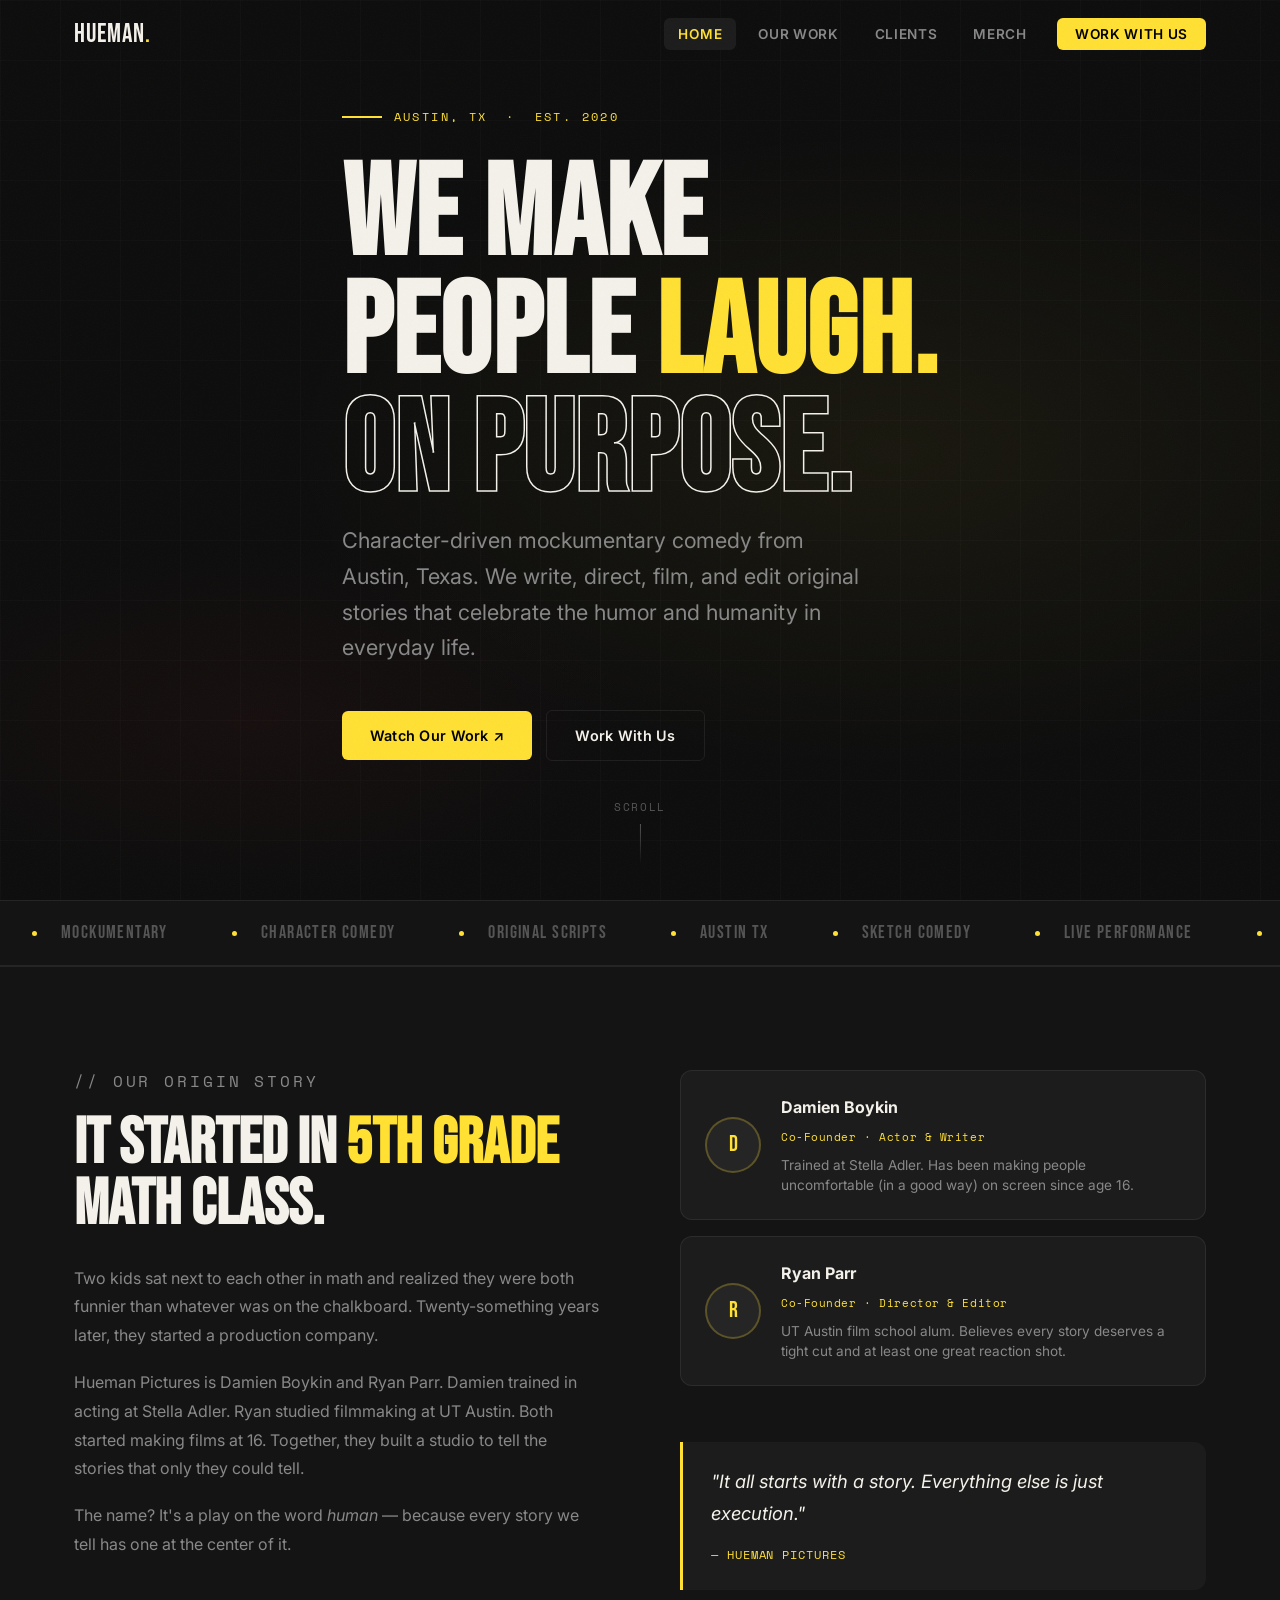
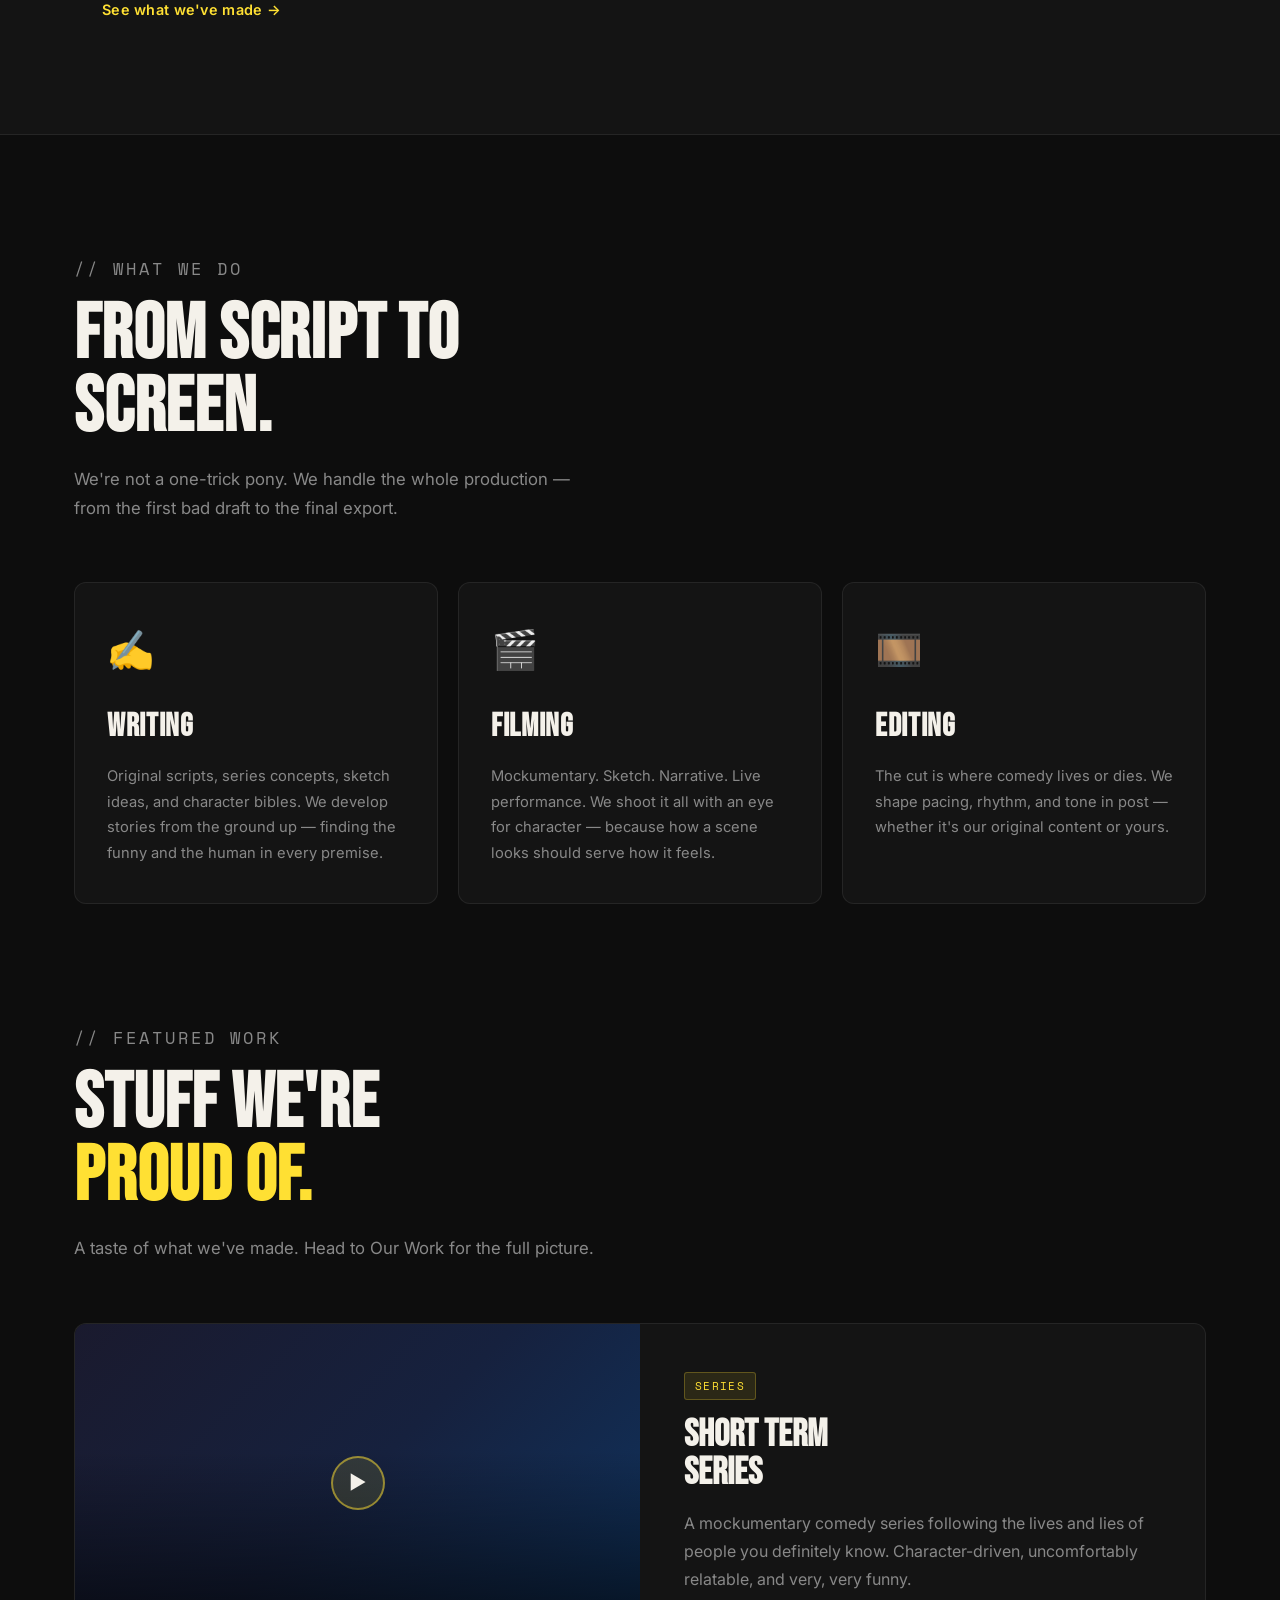
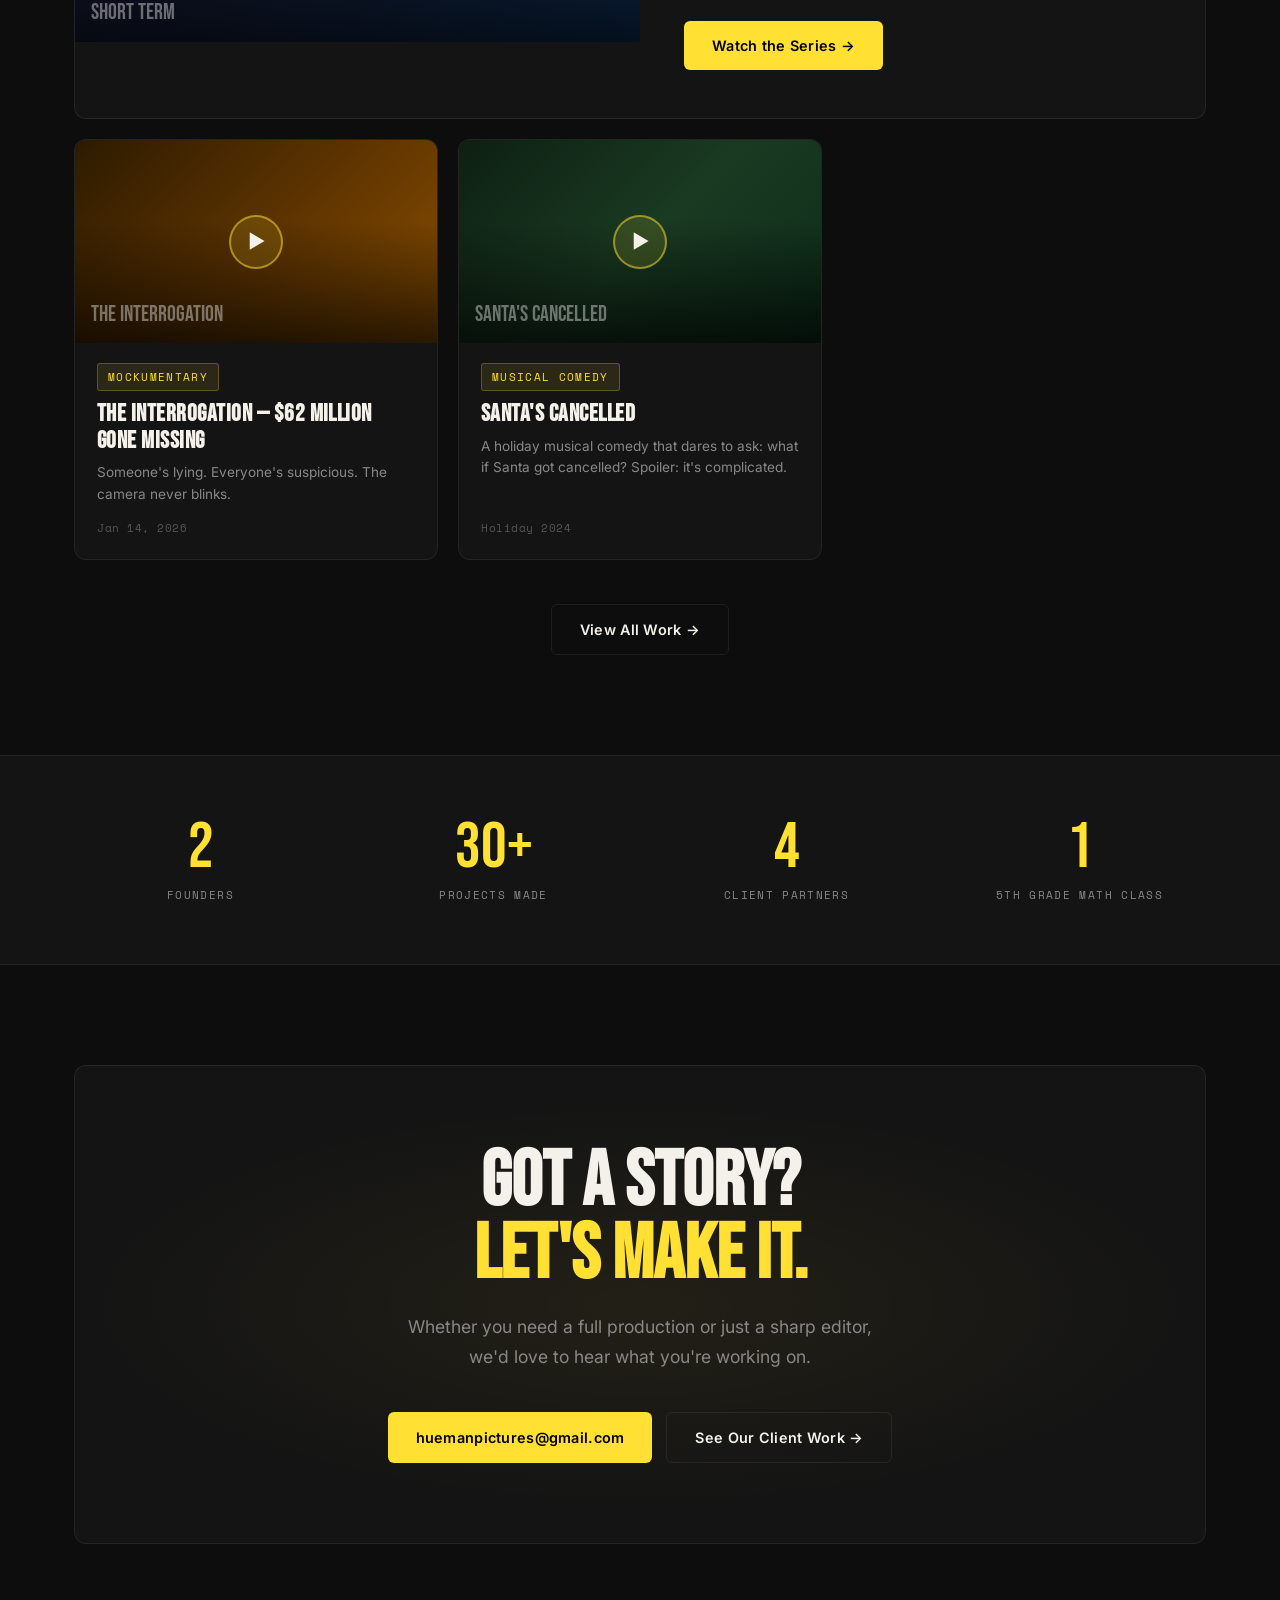
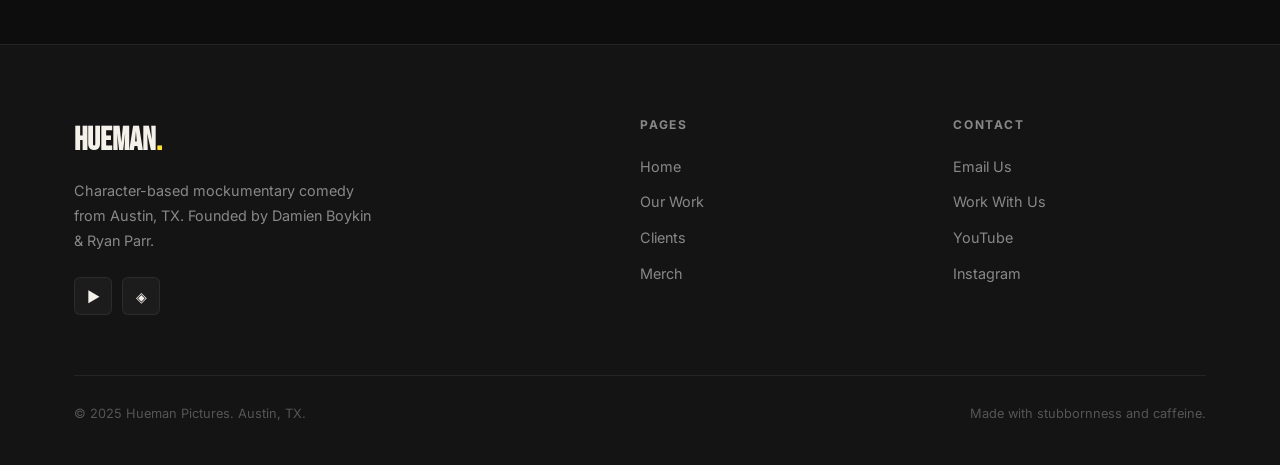
==== index.html @ c01c1f12 "initial site build" ====
<!DOCTYPE html>
<html lang="en">
<head>
  <meta charset="UTF-8">
  <meta name="viewport" content="width=device-width, initial-scale=1.0">
  <title>Hueman Pictures — Character-Based Mockumentary Comedy</title>
  <meta name="description" content="Hueman Pictures is an Austin-based character-driven mockumentary comedy studio. We write, direct, film, and edit original stories that celebrate the humor and humanity in everyday life.">
  <meta property="og:title" content="Hueman Pictures">
  <meta property="og:description" content="Character-based mockumentary comedy. Austin, TX.">
  <meta property="og:type" content="website">
  <link rel="stylesheet" href="css/styles.css">
  <link rel="icon" href="data:image/svg+xml,<svg xmlns='http://www.w3.org/2000/svg' viewBox='0 0 100 100'><text y='.9em' font-size='90'>🎬</text></svg>">
</head>
<body>

  <!-- ── Navigation ───────────────────────────────── -->
  <nav class="nav">
    <div class="nav-inner">
      <a href="index.html" class="nav-logo">HUEMAN<span>.</span></a>
      <ul class="nav-links">
        <li><a href="index.html" class="active">Home</a></li>
        <li><a href="our-work.html">Our Work</a></li>
        <li><a href="clients.html">Clients</a></li>
        <li><a href="merch.html">Merch</a></li>
        <li><a href="mailto:huemanpictures@gmail.com" class="nav-cta">Work With Us</a></li>
      </ul>
      <button class="nav-hamburger" aria-label="Toggle menu">
        <span></span><span></span><span></span>
      </button>
    </div>
  </nav>

  <!-- Mobile Nav -->
  <nav class="nav-mobile">
    <a href="index.html">Home</a>
    <a href="our-work.html">Our Work</a>
    <a href="clients.html">Clients</a>
    <a href="merch.html">Merch</a>
    <a href="mailto:huemanpictures@gmail.com">Work With Us</a>
  </nav>

  <!-- ── Hero ─────────────────────────────────────── -->
  <section class="hero">
    <div class="hero-bg"></div>
    <div class="hero-grid-lines"></div>
    <div class="container">
      <div class="hero-content">
        <div class="hero-eyebrow">
          <div class="hero-eyebrow-line"></div>
          <span>Austin, TX &nbsp;·&nbsp; Est. 2020</span>
        </div>
        <h1 class="hero-title">
          WE MAKE<br>
          PEOPLE <span class="accent">LAUGH.</span><br>
          <span class="outline">ON PURPOSE.</span>
        </h1>
        <p class="hero-subtitle">
          Character-driven mockumentary comedy from Austin, Texas.
          We write, direct, film, and edit original stories that celebrate
          the humor and humanity in everyday life.
        </p>
        <div class="hero-actions">
          <a href="our-work.html" class="btn btn-primary">Watch Our Work ↗</a>
          <a href="clients.html" class="btn btn-outline">Work With Us</a>
        </div>
      </div>
    </div>
    <div class="hero-scroll">Scroll</div>
  </section>

  <!-- ── Marquee ───────────────────────────────────── -->
  <div class="marquee-wrap">
    <div class="marquee-track">
      <div class="marquee-item"><span class="dot"></span> Mockumentary</div>
      <div class="marquee-item"><span class="dot"></span> Character Comedy</div>
      <div class="marquee-item"><span class="dot"></span> Original Scripts</div>
      <div class="marquee-item"><span class="dot"></span> Austin TX</div>
      <div class="marquee-item"><span class="dot"></span> Sketch Comedy</div>
      <div class="marquee-item"><span class="dot"></span> Live Performance</div>
      <div class="marquee-item"><span class="dot"></span> Writing</div>
      <div class="marquee-item"><span class="dot"></span> Editing</div>
      <div class="marquee-item"><span class="dot"></span> Filming</div>
      <div class="marquee-item"><span class="dot"></span> Story First</div>
    </div>
  </div>

  <!-- ── About ─────────────────────────────────────── -->
  <section class="about">
    <div class="container">
      <div class="about-inner">
        <div class="about-text">
          <p class="section-label">// Our Origin Story</p>
          <h2>It Started in <em>5th Grade</em> Math Class.</h2>
          <p>
            Two kids sat next to each other in math and realized they were both
            funnier than whatever was on the chalkboard. Twenty-something years later,
            they started a production company.
          </p>
          <p>
            Hueman Pictures is Damien Boykin and Ryan Parr. Damien trained in
            acting at Stella Adler. Ryan studied filmmaking at UT Austin. Both
            started making films at 16. Together, they built a studio to tell
            the stories that only they could tell.
          </p>
          <p>
            The name? It's a play on the word <em>human</em> — because every story
            we tell has one at the center of it.
          </p>
          <a href="our-work.html" class="btn btn-ghost" style="margin-top:8px;">See what we've made →</a>
        </div>
        <div class="about-cards">
          <div class="founder-card fade-up">
            <div class="founder-avatar">D</div>
            <div class="founder-info">
              <strong>Damien Boykin</strong>
              <span>Co-Founder · Actor &amp; Writer</span>
              <p>Trained at Stella Adler. Has been making people uncomfortable (in a good way) on screen since age 16.</p>
            </div>
          </div>
          <div class="founder-card fade-up fade-up-delay-1">
            <div class="founder-avatar">R</div>
            <div class="founder-info">
              <strong>Ryan Parr</strong>
              <span>Co-Founder · Director &amp; Editor</span>
              <p>UT Austin film school alum. Believes every story deserves a tight cut and at least one great reaction shot.</p>
            </div>
          </div>
          <div class="quote-block fade-up fade-up-delay-2">
            <p>"It all starts with a story. Everything else is just execution."</p>
            <cite>— Hueman Pictures</cite>
          </div>
        </div>
      </div>
    </div>
  </section>

  <!-- ── Services ──────────────────────────────────── -->
  <section>
    <div class="container">
      <div class="section-header fade-up">
        <p class="section-label">// What We Do</p>
        <h2>FROM SCRIPT TO<br>SCREEN.</h2>
        <p>We're not a one-trick pony. We handle the whole production — from the first bad draft to the final export.</p>
      </div>
      <div class="services-grid">
        <div class="service-card fade-up">
          <span class="service-icon">✍️</span>
          <h3>WRITING</h3>
          <p>
            Original scripts, series concepts, sketch ideas, and character bibles.
            We develop stories from the ground up — finding the funny and the
            human in every premise.
          </p>
        </div>
        <div class="service-card fade-up fade-up-delay-1">
          <span class="service-icon">🎬</span>
          <h3>FILMING</h3>
          <p>
            Mockumentary. Sketch. Narrative. Live performance. We shoot it all
            with an eye for character — because how a scene looks should serve
            how it feels.
          </p>
        </div>
        <div class="service-card fade-up fade-up-delay-2">
          <span class="service-icon">🎞️</span>
          <h3>EDITING</h3>
          <p>
            The cut is where comedy lives or dies. We shape pacing, rhythm, and
            tone in post — whether it's our original content or yours.
          </p>
        </div>
      </div>
    </div>
  </section>

  <!-- ── Featured Work ─────────────────────────────── -->
  <section style="padding-top:0;">
    <div class="container">
      <div class="section-header fade-up">
        <p class="section-label">// Featured Work</p>
        <h2>STUFF WE'RE<br><span style="color:var(--accent)">PROUD OF.</span></h2>
        <p>A taste of what we've made. Head to Our Work for the full picture.</p>
      </div>

      <div class="work-grid">
        <!-- Featured wide card -->
        <div class="featured-card fade-up">
          <div class="featured-thumb">
            <div class="work-thumb-bg grad-1">
              <div class="play-btn"><span>▶</span></div>
            </div>
            <div class="work-thumb-overlay"></div>
            <div class="thumb-text">SHORT TERM</div>
          </div>
          <div class="featured-info">
            <span class="tag">Series</span>
            <h3>Short Term<br>Series</h3>
            <p>
              A mockumentary comedy series following the lives and lies of people
              you definitely know. Character-driven, uncomfortably relatable, and
              very, very funny.
            </p>
            <a href="our-work.html" class="btn btn-primary" style="align-self:flex-start;">Watch the Series →</a>
          </div>
        </div>

        <!-- Card 2 -->
        <div class="work-card fade-up fade-up-delay-1">
          <div class="work-thumb">
            <div class="work-thumb-bg grad-2">
              <div class="play-btn"><span>▶</span></div>
            </div>
            <div class="work-thumb-overlay"></div>
            <div class="thumb-text">THE INTERROGATION</div>
          </div>
          <div class="work-meta">
            <span class="tag">Mockumentary</span>
            <h3>The Interrogation — $62 Million Gone Missing</h3>
            <p>Someone's lying. Everyone's suspicious. The camera never blinks.</p>
            <span class="work-date">Jan 14, 2026</span>
          </div>
        </div>

        <!-- Card 3 -->
        <div class="work-card fade-up fade-up-delay-2">
          <div class="work-thumb">
            <div class="work-thumb-bg grad-3">
              <div class="play-btn"><span>▶</span></div>
            </div>
            <div class="work-thumb-overlay"></div>
            <div class="thumb-text">SANTA'S CANCELLED</div>
          </div>
          <div class="work-meta">
            <span class="tag">Musical Comedy</span>
            <h3>Santa's Cancelled</h3>
            <p>A holiday musical comedy that dares to ask: what if Santa got cancelled? Spoiler: it's complicated.</p>
            <span class="work-date">Holiday 2024</span>
          </div>
        </div>
      </div>

      <div style="text-align:center;margin-top:44px;" class="fade-up">
        <a href="our-work.html" class="btn btn-outline">View All Work →</a>
      </div>
    </div>
  </section>

  <!-- ── Stats ──────────────────────────────────────── -->
  <div class="stats-bar">
    <div class="container">
      <div class="stats-inner">
        <div class="stat-item fade-up">
          <span class="stat-number">2</span>
          <span class="stat-label">Founders</span>
        </div>
        <div class="stat-item fade-up fade-up-delay-1">
          <span class="stat-number">30+</span>
          <span class="stat-label">Projects Made</span>
        </div>
        <div class="stat-item fade-up fade-up-delay-2">
          <span class="stat-number">4</span>
          <span class="stat-label">Client Partners</span>
        </div>
        <div class="stat-item fade-up fade-up-delay-3">
          <span class="stat-number">1</span>
          <span class="stat-label">5th Grade Math Class</span>
        </div>
      </div>
    </div>
  </div>

  <!-- ── CTA ───────────────────────────────────────── -->
  <section>
    <div class="container">
      <div class="cta-banner fade-up">
        <h2>GOT A STORY?<br><span>LET'S MAKE IT.</span></h2>
        <p>
          Whether you need a full production or just a sharp editor,
          we'd love to hear what you're working on.
        </p>
        <div class="cta-actions">
          <a href="mailto:huemanpictures@gmail.com" class="btn btn-primary">huemanpictures@gmail.com</a>
          <a href="clients.html" class="btn btn-outline">See Our Client Work →</a>
        </div>
      </div>
    </div>
  </section>

  <!-- ── Footer ────────────────────────────────────── -->
  <footer class="footer">
    <div class="container">
      <div class="footer-inner">
        <div class="footer-brand">
          <h3>HUEMAN<span>.</span></h3>
          <p>Character-based mockumentary comedy from Austin, TX. Founded by Damien Boykin &amp; Ryan Parr.</p>
          <div class="footer-socials">
            <a href="https://www.youtube.com/@HuemanPictures" class="social-link" aria-label="YouTube" target="_blank" rel="noopener">
              <span>▶</span>
            </a>
            <a href="https://www.instagram.com/huemanpictures" class="social-link" aria-label="Instagram" target="_blank" rel="noopener">
              <span>◈</span>
            </a>
          </div>
        </div>
        <div class="footer-col">
          <h4>Pages</h4>
          <ul>
            <li><a href="index.html">Home</a></li>
            <li><a href="our-work.html">Our Work</a></li>
            <li><a href="clients.html">Clients</a></li>
            <li><a href="merch.html">Merch</a></li>
          </ul>
        </div>
        <div class="footer-col">
          <h4>Contact</h4>
          <ul>
            <li><a href="mailto:huemanpictures@gmail.com">Email Us</a></li>
            <li><a href="clients.html">Work With Us</a></li>
            <li><a href="https://www.youtube.com/@HuemanPictures" target="_blank" rel="noopener">YouTube</a></li>
            <li><a href="https://www.instagram.com/huemanpictures" target="_blank" rel="noopener">Instagram</a></li>
          </ul>
        </div>
      </div>
      <div class="footer-bottom">
        <p>© 2025 Hueman Pictures. Austin, TX.</p>
        <p>Made with stubbornness and caffeine.</p>
      </div>
    </div>
  </footer>

  <script src="js/main.js"></script>
</body>
</html>
---- css/styles.css ----
@import url('https://fonts.googleapis.com/css2?family=Bebas+Neue&family=Inter:wght@400;500;600;700&family=Space+Mono:ital,wght@0,400;0,700;1,400&display=swap');

/* ── Design Tokens ─────────────────────────────────── */
:root {
  --bg:           #0d0d0d;
  --bg-1:         #141414;
  --bg-2:         #1c1c1c;
  --bg-3:         #252525;
  --accent:       #FFE033;
  --accent-red:   #FF3D2E;
  --text:         #F4F1EA;
  --text-muted:   #888;
  --text-dim:     #555;
  --border:       rgba(255,255,255,0.07);
  --border-accent:rgba(255,224,51,0.25);
  --font-display: 'Bebas Neue', sans-serif;
  --font-body:    'Inter', sans-serif;
  --font-mono:    'Space Mono', monospace;
  --nav-h:        68px;
  --max:          1180px;
  --radius:       6px;
  --radius-lg:    12px;
  --ease:         cubic-bezier(0.25, 0.46, 0.45, 0.94);
}

/* ── Reset ─────────────────────────────────────────── */
*, *::before, *::after { box-sizing: border-box; margin: 0; padding: 0; }
html { scroll-behavior: smooth; font-size: 16px; }
body {
  font-family: var(--font-body);
  background: var(--bg);
  color: var(--text);
  line-height: 1.6;
  overflow-x: hidden;
  -webkit-font-smoothing: antialiased;
}
img { display: block; max-width: 100%; }
a { color: inherit; text-decoration: none; }
ul { list-style: none; }
button { cursor: pointer; border: none; background: none; font-family: inherit; }

/* ── Film Grain Overlay ────────────────────────────── */
body::after {
  content: '';
  position: fixed;
  inset: 0;
  background-image: url("data:image/svg+xml,%3Csvg xmlns='http://www.w3.org/2000/svg' width='300' height='300'%3E%3Cfilter id='n'%3E%3CfeTurbulence type='fractalNoise' baseFrequency='0.85' numOctaves='4' stitchTiles='stitch'/%3E%3C/filter%3E%3Crect width='300' height='300' filter='url(%23n)' opacity='0.04'/%3E%3C/svg%3E");
  pointer-events: none;
  z-index: 9999;
  opacity: 0.6;
}

/* ── Utility ───────────────────────────────────────── */
.container { max-width: var(--max); margin: 0 auto; padding: 0 24px; }
.sr-only { position: absolute; width: 1px; height: 1px; overflow: hidden; clip: rect(0,0,0,0); }

.tag {
  display: inline-block;
  font-family: var(--font-mono);
  font-size: 0.7rem;
  letter-spacing: 0.12em;
  text-transform: uppercase;
  color: var(--accent);
  background: rgba(255,224,51,0.1);
  border: 1px solid var(--border-accent);
  padding: 4px 10px;
  border-radius: 3px;
}

.section-label {
  font-family: var(--font-mono);
  font-size: 0.72rem;
  letter-spacing: 0.18em;
  text-transform: uppercase;
  color: var(--text-muted);
  margin-bottom: 16px;
}

.btn {
  display: inline-flex;
  align-items: center;
  gap: 8px;
  font-family: var(--font-body);
  font-weight: 600;
  font-size: 0.9rem;
  letter-spacing: 0.02em;
  padding: 13px 28px;
  border-radius: var(--radius);
  transition: all 0.2s var(--ease);
}
.btn-primary {
  background: var(--accent);
  color: #000;
}
.btn-primary:hover {
  background: #fff;
  transform: translateY(-2px);
  box-shadow: 0 8px 30px rgba(255,224,51,0.25);
}
.btn-outline {
  border: 1.5px solid var(--border);
  color: var(--text);
}
.btn-outline:hover {
  border-color: var(--accent);
  color: var(--accent);
  transform: translateY(-2px);
}
.btn-ghost {
  color: var(--accent);
  font-weight: 600;
}
.btn-ghost:hover { text-decoration: underline; }

/* ── Navigation ────────────────────────────────────── */
.nav {
  position: fixed;
  top: 0; left: 0; right: 0;
  height: var(--nav-h);
  z-index: 1000;
  transition: background 0.3s var(--ease), border-color 0.3s var(--ease);
}
.nav.scrolled {
  background: rgba(13,13,13,0.96);
  backdrop-filter: blur(12px);
  border-bottom: 1px solid var(--border);
}
.nav-inner {
  max-width: var(--max);
  margin: 0 auto;
  padding: 0 24px;
  height: 100%;
  display: flex;
  align-items: center;
  justify-content: space-between;
}
.nav-logo {
  font-family: var(--font-display);
  font-size: 1.65rem;
  letter-spacing: 0.04em;
  color: var(--text);
  transition: color 0.2s;
}
.nav-logo span { color: var(--accent); }
.nav-logo:hover { color: var(--accent); }

.nav-links {
  display: flex;
  align-items: center;
  gap: 8px;
}
.nav-links a {
  font-size: 0.85rem;
  font-weight: 600;
  letter-spacing: 0.05em;
  text-transform: uppercase;
  color: var(--text-muted);
  padding: 8px 14px;
  border-radius: var(--radius);
  transition: color 0.2s, background 0.2s;
}
.nav-links a:hover,
.nav-links a.active {
  color: var(--text);
  background: var(--bg-2);
}
.nav-links a.active { color: var(--accent); }
.nav-links .nav-cta {
  background: var(--accent);
  color: #000;
  padding: 8px 18px;
  margin-left: 8px;
}
.nav-links .nav-cta:hover { background: #fff; }

.nav-hamburger {
  display: none;
  flex-direction: column;
  gap: 5px;
  padding: 8px;
}
.nav-hamburger span {
  display: block;
  width: 22px;
  height: 2px;
  background: var(--text);
  border-radius: 2px;
  transition: all 0.3s var(--ease);
}
.nav-hamburger.open span:nth-child(1) { transform: translateY(7px) rotate(45deg); }
.nav-hamburger.open span:nth-child(2) { opacity: 0; }
.nav-hamburger.open span:nth-child(3) { transform: translateY(-7px) rotate(-45deg); }

.nav-mobile {
  display: none;
  position: fixed;
  top: var(--nav-h);
  left: 0; right: 0;
  background: rgba(13,13,13,0.98);
  backdrop-filter: blur(16px);
  border-bottom: 1px solid var(--border);
  padding: 24px;
  flex-direction: column;
  gap: 4px;
  z-index: 999;
}
.nav-mobile.open { display: flex; }
.nav-mobile a {
  font-size: 1.1rem;
  font-weight: 600;
  letter-spacing: 0.05em;
  text-transform: uppercase;
  color: var(--text-muted);
  padding: 14px 0;
  border-bottom: 1px solid var(--border);
  transition: color 0.2s;
}
.nav-mobile a:hover,
.nav-mobile a.active { color: var(--accent); }
.nav-mobile a:last-child { border-bottom: none; }

/* ── Hero ──────────────────────────────────────────── */
.hero {
  min-height: 100vh;
  display: flex;
  align-items: center;
  position: relative;
  overflow: hidden;
  padding-top: var(--nav-h);
}
.hero-bg {
  position: absolute;
  inset: 0;
  background:
    radial-gradient(ellipse 80% 60% at 70% 50%, rgba(255,224,51,0.05) 0%, transparent 60%),
    radial-gradient(ellipse 60% 40% at 20% 80%, rgba(255,61,46,0.04) 0%, transparent 50%);
}
.hero-grid-lines {
  position: absolute;
  inset: 0;
  background-image:
    linear-gradient(rgba(255,255,255,0.015) 1px, transparent 1px),
    linear-gradient(90deg, rgba(255,255,255,0.015) 1px, transparent 1px);
  background-size: 60px 60px;
}
.hero-content {
  position: relative;
  z-index: 1;
  max-width: 820px;
}
.hero-eyebrow {
  display: flex;
  align-items: center;
  gap: 12px;
  margin-bottom: 32px;
}
.hero-eyebrow-line {
  width: 40px;
  height: 2px;
  background: var(--accent);
}
.hero-eyebrow span {
  font-family: var(--font-mono);
  font-size: 0.75rem;
  letter-spacing: 0.2em;
  text-transform: uppercase;
  color: var(--accent);
}
.hero-title {
  font-family: var(--font-display);
  font-size: clamp(4.5rem, 10vw, 9rem);
  line-height: 0.92;
  letter-spacing: 0.01em;
  color: var(--text);
  margin-bottom: 12px;
}
.hero-title .accent { color: var(--accent); }
.hero-title .outline {
  -webkit-text-stroke: 1.5px var(--text);
  color: transparent;
}
.hero-subtitle {
  font-size: clamp(1.1rem, 2.5vw, 1.35rem);
  color: var(--text-muted);
  max-width: 520px;
  margin-bottom: 44px;
  line-height: 1.65;
}
.hero-actions {
  display: flex;
  gap: 14px;
  flex-wrap: wrap;
  align-items: center;
}
.hero-scroll {
  position: absolute;
  bottom: 36px;
  left: 50%;
  transform: translateX(-50%);
  display: flex;
  flex-direction: column;
  align-items: center;
  gap: 8px;
  color: var(--text-dim);
  font-size: 0.7rem;
  letter-spacing: 0.15em;
  text-transform: uppercase;
  font-family: var(--font-mono);
  animation: bounce 2s ease-in-out infinite;
}
.hero-scroll::after {
  content: '';
  width: 1px;
  height: 40px;
  background: linear-gradient(to bottom, var(--text-dim), transparent);
}
@keyframes bounce {
  0%, 100% { transform: translateX(-50%) translateY(0); }
  50% { transform: translateX(-50%) translateY(6px); }
}

/* ── Lower Third (interview caption style) ─────────── */
.lower-third {
  display: inline-flex;
  flex-direction: column;
  background: rgba(0,0,0,0.75);
  border-left: 3px solid var(--accent);
  padding: 10px 16px;
  backdrop-filter: blur(4px);
  line-height: 1.3;
}
.lower-third-name {
  font-weight: 700;
  font-size: 0.95rem;
  color: var(--text);
}
.lower-third-title {
  font-family: var(--font-mono);
  font-size: 0.7rem;
  color: var(--accent);
  letter-spacing: 0.05em;
}

/* ── Sections ──────────────────────────────────────── */
section { padding: 100px 0; }

.section-header { margin-bottom: 60px; }
.section-header h2 {
  font-family: var(--font-display);
  font-size: clamp(3rem, 6vw, 5.5rem);
  line-height: 0.95;
  letter-spacing: 0.01em;
  margin-top: 12px;
}
.section-header p {
  color: var(--text-muted);
  font-size: 1.05rem;
  max-width: 520px;
  margin-top: 20px;
  line-height: 1.7;
}

/* ── About Strip ───────────────────────────────────── */
.about {
  border-top: 1px solid var(--border);
  border-bottom: 1px solid var(--border);
  background: var(--bg-1);
}
.about-inner {
  display: grid;
  grid-template-columns: 1fr 1fr;
  gap: 80px;
  align-items: center;
}
.about-text h2 {
  font-family: var(--font-display);
  font-size: clamp(2.8rem, 5vw, 4.5rem);
  line-height: 0.95;
  margin-bottom: 28px;
}
.about-text h2 em {
  font-style: normal;
  color: var(--accent);
}
.about-text p {
  color: var(--text-muted);
  font-size: 1rem;
  line-height: 1.8;
  margin-bottom: 18px;
}
.about-cards {
  display: flex;
  flex-direction: column;
  gap: 16px;
}
.founder-card {
  background: var(--bg-2);
  border: 1px solid var(--border);
  border-radius: var(--radius-lg);
  padding: 24px;
  display: flex;
  align-items: center;
  gap: 20px;
  transition: border-color 0.2s, transform 0.2s;
}
.founder-card:hover {
  border-color: var(--border-accent);
  transform: translateX(4px);
}
.founder-avatar {
  width: 56px;
  height: 56px;
  border-radius: 50%;
  background: var(--bg-3);
  border: 2px solid var(--border-accent);
  display: flex;
  align-items: center;
  justify-content: center;
  font-family: var(--font-display);
  font-size: 1.4rem;
  color: var(--accent);
  flex-shrink: 0;
}
.founder-info strong {
  display: block;
  font-weight: 700;
  font-size: 1rem;
  margin-bottom: 2px;
}
.founder-info span {
  font-family: var(--font-mono);
  font-size: 0.7rem;
  color: var(--accent);
  letter-spacing: 0.05em;
}
.founder-info p {
  font-size: 0.85rem;
  color: var(--text-muted);
  margin-top: 6px;
  line-height: 1.5;
}

/* ── Services ──────────────────────────────────────── */
.services-grid {
  display: grid;
  grid-template-columns: repeat(3, 1fr);
  gap: 20px;
}
.service-card {
  background: var(--bg-1);
  border: 1px solid var(--border);
  border-radius: var(--radius-lg);
  padding: 36px 32px;
  transition: border-color 0.2s, transform 0.25s var(--ease), background 0.2s;
  position: relative;
  overflow: hidden;
}
.service-card::before {
  content: '';
  position: absolute;
  bottom: 0; left: 0; right: 0;
  height: 3px;
  background: var(--accent);
  transform: scaleX(0);
  transform-origin: left;
  transition: transform 0.3s var(--ease);
}
.service-card:hover {
  border-color: var(--border-accent);
  background: var(--bg-2);
  transform: translateY(-4px);
}
.service-card:hover::before { transform: scaleX(1); }
.service-icon {
  font-size: 2.4rem;
  margin-bottom: 20px;
  display: block;
}
.service-card h3 {
  font-family: var(--font-display);
  font-size: 2rem;
  letter-spacing: 0.02em;
  margin-bottom: 12px;
  color: var(--text);
}
.service-card p {
  color: var(--text-muted);
  font-size: 0.92rem;
  line-height: 1.75;
}

/* ── Work Grid ─────────────────────────────────────── */
.work-grid {
  display: grid;
  grid-template-columns: repeat(3, 1fr);
  gap: 20px;
}
.work-card {
  background: var(--bg-1);
  border: 1px solid var(--border);
  border-radius: var(--radius-lg);
  overflow: hidden;
  transition: transform 0.25s var(--ease), border-color 0.2s;
  display: flex;
  flex-direction: column;
}
.work-card:hover {
  transform: translateY(-6px);
  border-color: var(--border-accent);
}
.work-thumb {
  aspect-ratio: 16/9;
  position: relative;
  overflow: hidden;
}
.work-thumb-bg {
  position: absolute;
  inset: 0;
  display: flex;
  align-items: center;
  justify-content: center;
}
.play-btn {
  width: 54px;
  height: 54px;
  border-radius: 50%;
  background: rgba(255,224,51,0.12);
  border: 2px solid rgba(255,224,51,0.5);
  display: flex;
  align-items: center;
  justify-content: center;
  font-size: 1.2rem;
  transition: all 0.2s;
  position: relative;
  z-index: 1;
}
.work-card:hover .play-btn {
  background: var(--accent);
  border-color: var(--accent);
}
.work-card:hover .play-btn span { filter: invert(1); }
.work-thumb-overlay {
  position: absolute;
  inset: 0;
  background: linear-gradient(to top, rgba(0,0,0,0.7) 0%, transparent 60%);
}
.work-meta {
  padding: 20px 22px 22px;
  flex: 1;
  display: flex;
  flex-direction: column;
}
.work-meta .tag { margin-bottom: 10px; align-self: flex-start; }
.work-meta h3 {
  font-family: var(--font-display);
  font-size: 1.5rem;
  letter-spacing: 0.02em;
  line-height: 1.1;
  margin-bottom: 8px;
}
.work-meta p {
  font-size: 0.85rem;
  color: var(--text-muted);
  line-height: 1.6;
  flex: 1;
}
.work-meta .work-date {
  font-family: var(--font-mono);
  font-size: 0.68rem;
  color: var(--text-dim);
  letter-spacing: 0.05em;
  margin-top: 14px;
}

/* ── Featured Project (wide card) ──────────────────── */
.featured-card {
  grid-column: 1 / -1;
  display: grid;
  grid-template-columns: 1fr 1fr;
  background: var(--bg-1);
  border: 1px solid var(--border);
  border-radius: var(--radius-lg);
  overflow: hidden;
  transition: border-color 0.2s;
}
.featured-card:hover { border-color: var(--border-accent); }
.featured-thumb {
  aspect-ratio: 16/9;
  position: relative;
  overflow: hidden;
}
.featured-info {
  padding: 48px 44px;
  display: flex;
  flex-direction: column;
  justify-content: center;
}
.featured-info .tag { margin-bottom: 16px; align-self: flex-start; }
.featured-info h3 {
  font-family: var(--font-display);
  font-size: 2.4rem;
  line-height: 1;
  margin-bottom: 16px;
}
.featured-info p {
  color: var(--text-muted);
  line-height: 1.75;
  margin-bottom: 28px;
}

/* ── Work Page Filters ─────────────────────────────── */
.work-filters {
  display: flex;
  gap: 8px;
  flex-wrap: wrap;
  margin-bottom: 48px;
}
.filter-btn {
  font-family: var(--font-body);
  font-size: 0.82rem;
  font-weight: 600;
  letter-spacing: 0.05em;
  text-transform: uppercase;
  color: var(--text-muted);
  background: var(--bg-1);
  border: 1px solid var(--border);
  padding: 9px 20px;
  border-radius: 100px;
  transition: all 0.2s;
}
.filter-btn:hover,
.filter-btn.active {
  color: #000;
  background: var(--accent);
  border-color: var(--accent);
}

/* Gradient palettes for thumbnails */
.grad-1 { background: linear-gradient(135deg, #1a1a2e 0%, #16213e 50%, #0f3460 100%); }
.grad-2 { background: linear-gradient(135deg, #2d1b00 0%, #5c3300 50%, #8b4f00 100%); }
.grad-3 { background: linear-gradient(135deg, #0d1f12 0%, #1a3a22 50%, #0d2d1a 100%); }
.grad-4 { background: linear-gradient(135deg, #1f0d1f 0%, #3a1a3a 50%, #2d0d3a 100%); }
.grad-5 { background: linear-gradient(135deg, #1f1a0d 0%, #3a320d 50%, #2d270a 100%); }
.grad-6 { background: linear-gradient(135deg, #1f0d0d 0%, #3a1a1a 50%, #2d0d0d 100%); }
.grad-7 { background: linear-gradient(135deg, #0d1a1f 0%, #0d2d3a 50%, #0a2030 100%); }
.grad-8 { background: linear-gradient(135deg, #111 0%, #222 50%, #1a1a1a 100%); }

.thumb-text {
  position: absolute;
  bottom: 16px;
  left: 16px;
  right: 16px;
  font-family: var(--font-display);
  font-size: 1.4rem;
  line-height: 1.1;
  color: rgba(255,255,255,0.4);
  pointer-events: none;
}

/* ── Clients Page ──────────────────────────────────── */
.clients-grid {
  display: grid;
  grid-template-columns: repeat(2, 1fr);
  gap: 24px;
}
.client-card {
  background: var(--bg-1);
  border: 1px solid var(--border);
  border-radius: var(--radius-lg);
  padding: 40px;
  transition: border-color 0.2s, transform 0.25s var(--ease);
}
.client-card:hover {
  border-color: var(--border-accent);
  transform: translateY(-4px);
}
.client-card-header {
  display: flex;
  align-items: flex-start;
  justify-content: space-between;
  margin-bottom: 20px;
  gap: 16px;
}
.client-logo-placeholder {
  width: 52px;
  height: 52px;
  border-radius: 10px;
  background: var(--bg-3);
  border: 1px solid var(--border);
  display: flex;
  align-items: center;
  justify-content: center;
  font-family: var(--font-display);
  font-size: 1.3rem;
  color: var(--accent);
  flex-shrink: 0;
}
.client-card h3 {
  font-family: var(--font-display);
  font-size: 1.9rem;
  letter-spacing: 0.02em;
  margin-bottom: 6px;
}
.client-card .client-type {
  font-family: var(--font-mono);
  font-size: 0.68rem;
  color: var(--text-muted);
  letter-spacing: 0.1em;
  text-transform: uppercase;
}
.client-card .client-desc {
  color: var(--text-muted);
  font-size: 0.92rem;
  line-height: 1.8;
  margin-bottom: 20px;
}
.client-services {
  display: flex;
  flex-wrap: wrap;
  gap: 8px;
}
.service-pill {
  font-family: var(--font-mono);
  font-size: 0.68rem;
  letter-spacing: 0.08em;
  text-transform: uppercase;
  color: var(--text-muted);
  background: var(--bg-2);
  border: 1px solid var(--border);
  padding: 5px 12px;
  border-radius: 100px;
}

/* ── Stats Bar ─────────────────────────────────────── */
.stats-bar {
  background: var(--bg-1);
  border-top: 1px solid var(--border);
  border-bottom: 1px solid var(--border);
  padding: 60px 0;
}
.stats-inner {
  display: grid;
  grid-template-columns: repeat(4, 1fr);
  gap: 40px;
  text-align: center;
}
.stat-item { display: flex; flex-direction: column; align-items: center; gap: 6px; }
.stat-number {
  font-family: var(--font-display);
  font-size: clamp(3rem, 5vw, 4.5rem);
  color: var(--accent);
  line-height: 1;
}
.stat-label {
  font-family: var(--font-mono);
  font-size: 0.7rem;
  letter-spacing: 0.12em;
  text-transform: uppercase;
  color: var(--text-muted);
}

/* ── CTA Banner ────────────────────────────────────── */
.cta-banner {
  background: var(--bg-1);
  border: 1px solid var(--border);
  border-radius: var(--radius-lg);
  padding: 80px;
  text-align: center;
  position: relative;
  overflow: hidden;
}
.cta-banner::before {
  content: '';
  position: absolute;
  inset: 0;
  background: radial-gradient(ellipse 70% 60% at 50% 50%, rgba(255,224,51,0.06) 0%, transparent 70%);
  pointer-events: none;
}
.cta-banner h2 {
  font-family: var(--font-display);
  font-size: clamp(3rem, 6vw, 5.5rem);
  line-height: 0.95;
  margin-bottom: 20px;
  position: relative;
}
.cta-banner h2 span { color: var(--accent); }
.cta-banner p {
  color: var(--text-muted);
  font-size: 1.1rem;
  max-width: 480px;
  margin: 0 auto 40px;
  line-height: 1.7;
  position: relative;
}
.cta-actions {
  display: flex;
  gap: 14px;
  justify-content: center;
  flex-wrap: wrap;
  position: relative;
}

/* ── Merch Page ────────────────────────────────────── */
.merch-hero {
  min-height: 80vh;
  display: flex;
  align-items: center;
  padding-top: var(--nav-h);
  text-align: center;
  position: relative;
  overflow: hidden;
}
.merch-hero::before {
  content: '';
  position: absolute;
  inset: 0;
  background: radial-gradient(ellipse 80% 60% at 50% 50%, rgba(255,224,51,0.06) 0%, transparent 65%);
}
.merch-content { position: relative; z-index: 1; }
.merch-icon { font-size: 5rem; margin-bottom: 32px; display: block; }
.merch-hero h1 {
  font-family: var(--font-display);
  font-size: clamp(4rem, 8vw, 8rem);
  line-height: 0.92;
  margin-bottom: 24px;
}
.merch-hero h1 span { color: var(--accent); }
.merch-hero p {
  font-size: 1.15rem;
  color: var(--text-muted);
  max-width: 500px;
  margin: 0 auto 40px;
  line-height: 1.7;
}
.notify-form {
  display: flex;
  gap: 10px;
  max-width: 420px;
  margin: 0 auto;
}
.notify-form input {
  flex: 1;
  background: var(--bg-2);
  border: 1px solid var(--border);
  color: var(--text);
  font-family: var(--font-body);
  font-size: 0.9rem;
  padding: 13px 18px;
  border-radius: var(--radius);
  outline: none;
  transition: border-color 0.2s;
}
.notify-form input::placeholder { color: var(--text-dim); }
.notify-form input:focus { border-color: var(--accent); }

/* ── Page Header ───────────────────────────────────── */
.page-header {
  padding: 140px 0 80px;
  border-bottom: 1px solid var(--border);
  background: var(--bg-1);
  position: relative;
  overflow: hidden;
}
.page-header::before {
  content: '';
  position: absolute;
  inset: 0;
  background:
    radial-gradient(ellipse 60% 80% at 80% 50%, rgba(255,224,51,0.04) 0%, transparent 60%);
}
.page-header-inner { position: relative; z-index: 1; }
.page-header h1 {
  font-family: var(--font-display);
  font-size: clamp(4rem, 8vw, 7.5rem);
  line-height: 0.92;
  margin-top: 12px;
}
.page-header h1 span { color: var(--accent); }
.page-header p {
  color: var(--text-muted);
  font-size: 1.1rem;
  max-width: 520px;
  margin-top: 20px;
  line-height: 1.75;
}

/* ── Divider ───────────────────────────────────────── */
.divider {
  width: 100%;
  height: 1px;
  background: var(--border);
  margin: 0;
}

/* ── Footer ────────────────────────────────────────── */
.footer {
  background: var(--bg-1);
  border-top: 1px solid var(--border);
  padding: 70px 0 40px;
}
.footer-inner {
  display: grid;
  grid-template-columns: 2fr 1fr 1fr;
  gap: 60px;
  margin-bottom: 60px;
}
.footer-brand h3 {
  font-family: var(--font-display);
  font-size: 2rem;
  margin-bottom: 12px;
}
.footer-brand h3 span { color: var(--accent); }
.footer-brand p {
  color: var(--text-muted);
  font-size: 0.9rem;
  line-height: 1.75;
  max-width: 300px;
  margin-bottom: 24px;
}
.footer-socials {
  display: flex;
  gap: 10px;
}
.social-link {
  width: 38px;
  height: 38px;
  border-radius: var(--radius);
  background: var(--bg-2);
  border: 1px solid var(--border);
  display: flex;
  align-items: center;
  justify-content: center;
  font-size: 0.9rem;
  transition: all 0.2s;
}
.social-link:hover {
  background: var(--accent);
  border-color: var(--accent);
  transform: translateY(-2px);
}
.social-link:hover img, .social-link:hover span { filter: invert(1); }
.footer-col h4 {
  font-size: 0.75rem;
  font-weight: 700;
  letter-spacing: 0.15em;
  text-transform: uppercase;
  color: var(--text-muted);
  margin-bottom: 20px;
}
.footer-col ul { display: flex; flex-direction: column; gap: 10px; }
.footer-col ul a {
  color: var(--text-muted);
  font-size: 0.9rem;
  transition: color 0.2s;
}
.footer-col ul a:hover { color: var(--accent); }
.footer-bottom {
  border-top: 1px solid var(--border);
  padding-top: 28px;
  display: flex;
  align-items: center;
  justify-content: space-between;
  flex-wrap: wrap;
  gap: 12px;
}
.footer-bottom p {
  font-size: 0.8rem;
  color: var(--text-dim);
}
.footer-bottom a {
  color: var(--text-dim);
  font-size: 0.8rem;
  transition: color 0.2s;
}
.footer-bottom a:hover { color: var(--accent); }

/* ── Quote Block ───────────────────────────────────── */
.quote-block {
  border-left: 3px solid var(--accent);
  padding: 24px 28px;
  background: var(--bg-2);
  border-radius: 0 var(--radius-lg) var(--radius-lg) 0;
  margin: 40px 0;
}
.quote-block p {
  font-size: 1.15rem;
  line-height: 1.7;
  font-style: italic;
  color: var(--text);
  margin-bottom: 12px;
}
.quote-block cite {
  font-family: var(--font-mono);
  font-size: 0.72rem;
  color: var(--accent);
  letter-spacing: 0.08em;
  text-transform: uppercase;
  font-style: normal;
}

/* ── Marquee ───────────────────────────────────────── */
.marquee-wrap {
  overflow: hidden;
  border-top: 1px solid var(--border);
  border-bottom: 1px solid var(--border);
  background: var(--bg-1);
  padding: 18px 0;
}
.marquee-track {
  display: flex;
  gap: 0;
  animation: marquee 28s linear infinite;
  width: max-content;
}
.marquee-track:hover { animation-play-state: paused; }
.marquee-item {
  display: flex;
  align-items: center;
  gap: 24px;
  padding: 0 32px;
  font-family: var(--font-display);
  font-size: 1.1rem;
  letter-spacing: 0.08em;
  color: var(--text-dim);
  white-space: nowrap;
}
.marquee-item .dot {
  width: 5px;
  height: 5px;
  border-radius: 50%;
  background: var(--accent);
  flex-shrink: 0;
}
@keyframes marquee {
  0% { transform: translateX(0); }
  100% { transform: translateX(-50%); }
}

/* ── Responsive ────────────────────────────────────── */
@media (max-width: 900px) {
  .about-inner { grid-template-columns: 1fr; gap: 48px; }
  .services-grid { grid-template-columns: 1fr; }
  .work-grid { grid-template-columns: 1fr 1fr; }
  .featured-card { grid-template-columns: 1fr; }
  .clients-grid { grid-template-columns: 1fr; }
  .stats-inner { grid-template-columns: repeat(2, 1fr); }
  .footer-inner { grid-template-columns: 1fr 1fr; gap: 40px; }
  .cta-banner { padding: 50px 30px; }
  section { padding: 70px 0; }
}
@media (max-width: 680px) {
  .nav-links { display: none; }
  .nav-hamburger { display: flex; }
  .hero-title { font-size: clamp(3.5rem, 13vw, 5rem); }
  .work-grid { grid-template-columns: 1fr; }
  .stats-inner { grid-template-columns: repeat(2, 1fr); gap: 30px; }
  .footer-inner { grid-template-columns: 1fr; gap: 36px; }
  .footer-bottom { flex-direction: column; align-items: flex-start; }
  .featured-info { padding: 28px; }
  .notify-form { flex-direction: column; }
  section { padding: 60px 0; }
}

/* ── Animations ────────────────────────────────────── */
.fade-up {
  opacity: 0;
  transform: translateY(28px);
  transition: opacity 0.65s var(--ease), transform 0.65s var(--ease);
}
.fade-up.visible {
  opacity: 1;
  transform: translateY(0);
}
.fade-up-delay-1 { transition-delay: 0.1s; }
.fade-up-delay-2 { transition-delay: 0.2s; }
.fade-up-delay-3 { transition-delay: 0.3s; }
.fade-up-delay-4 { transition-delay: 0.4s; }
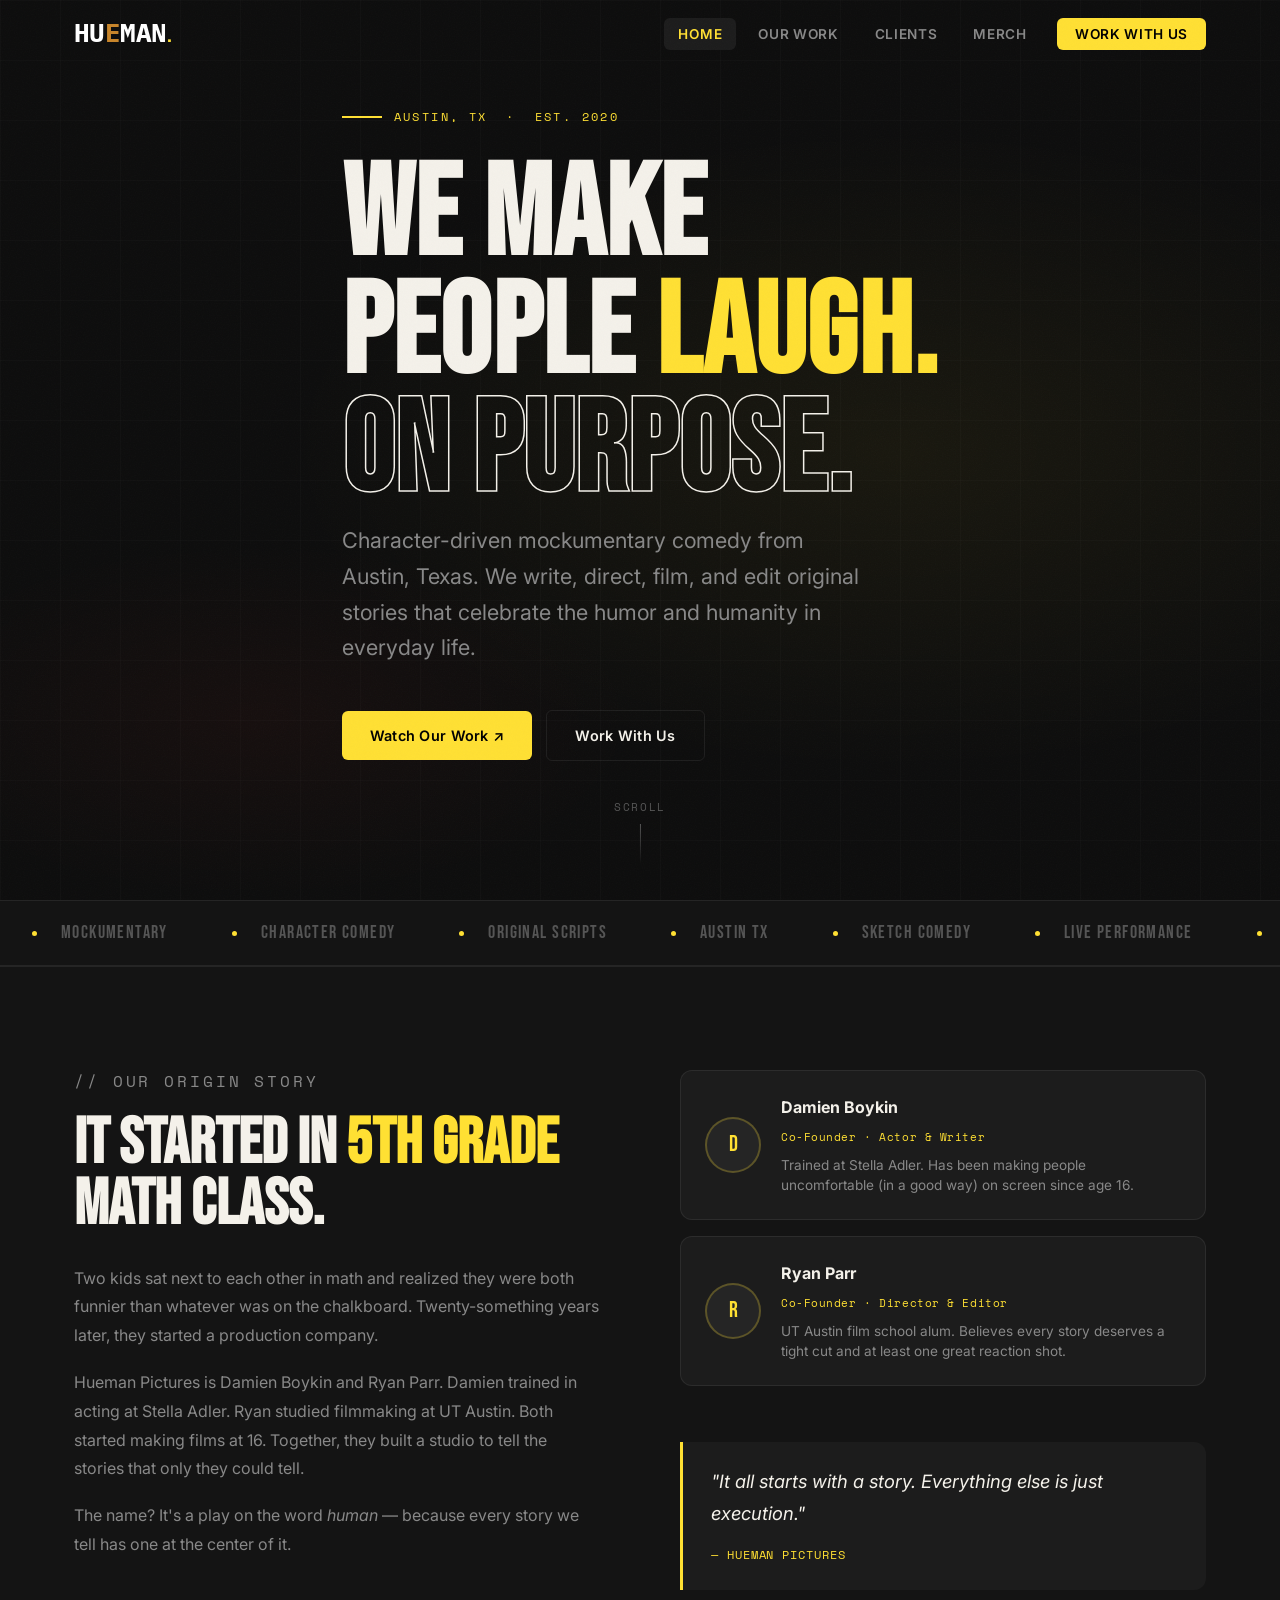
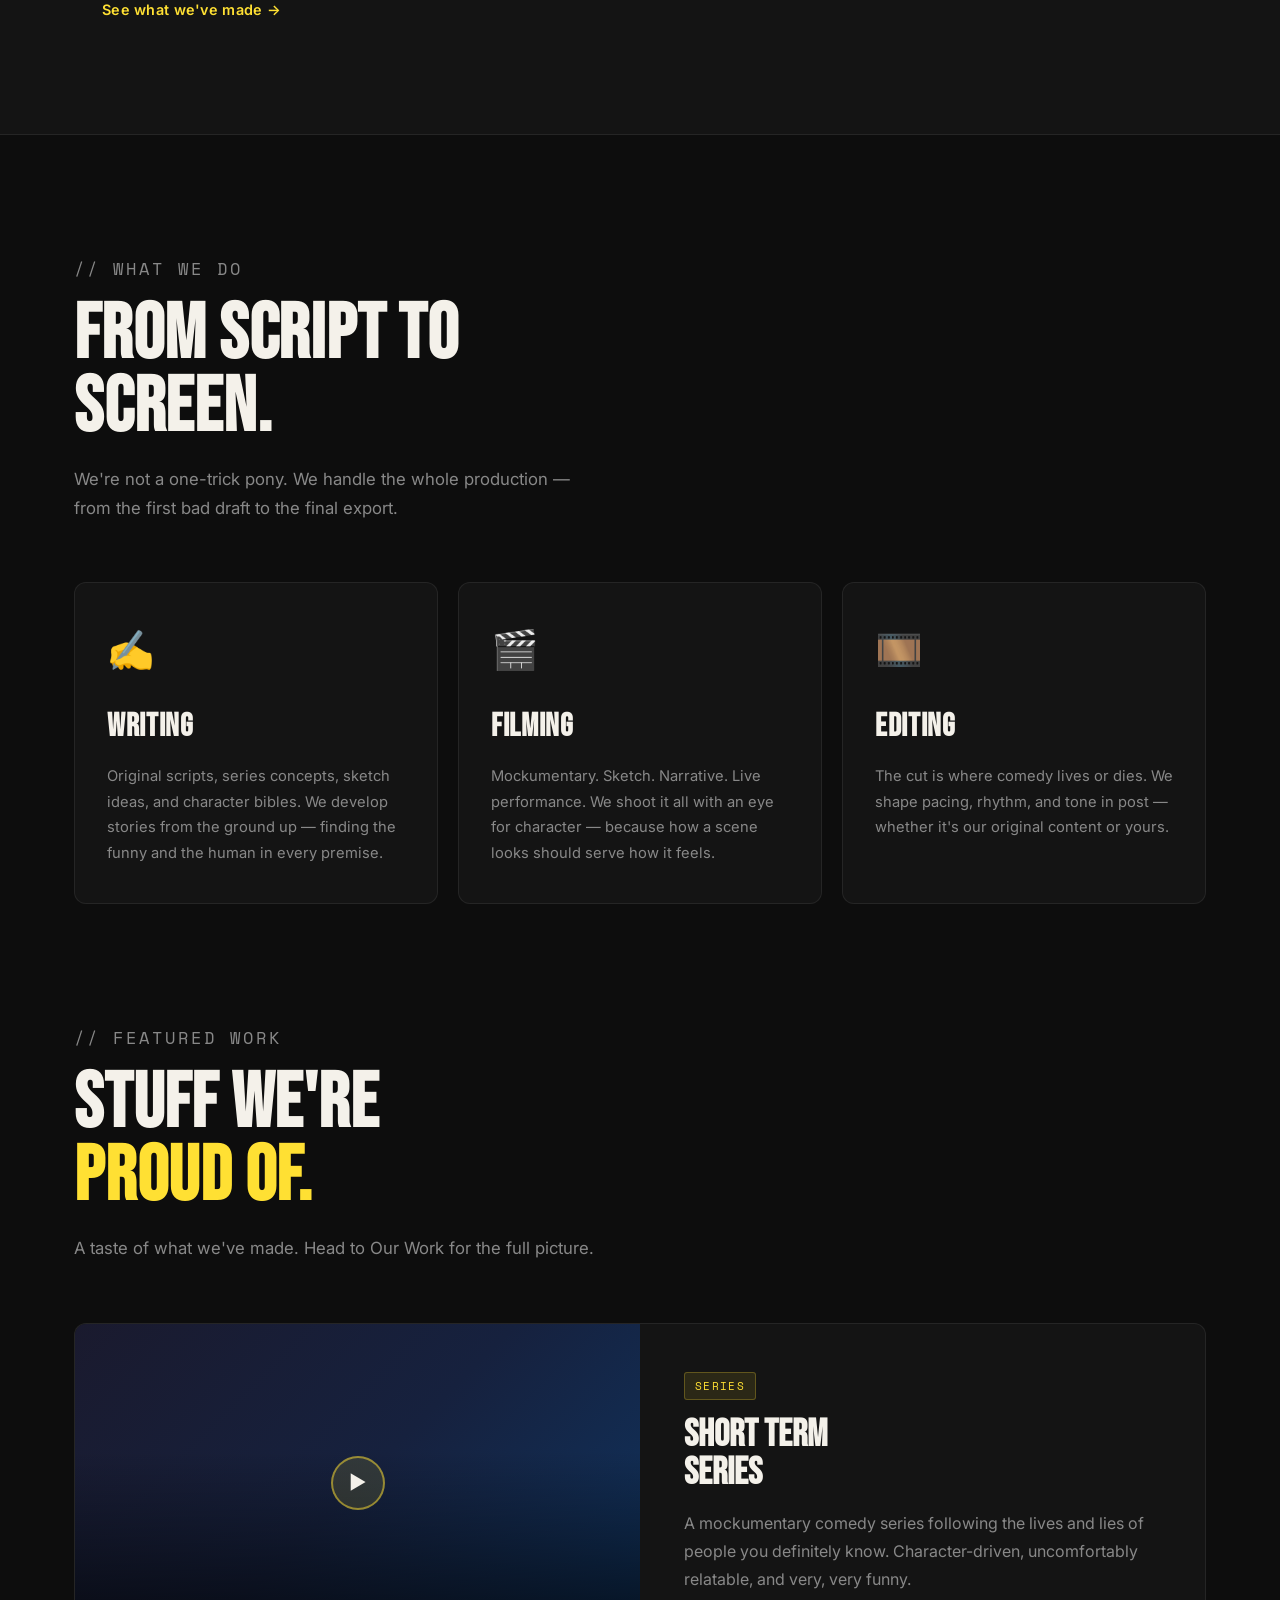
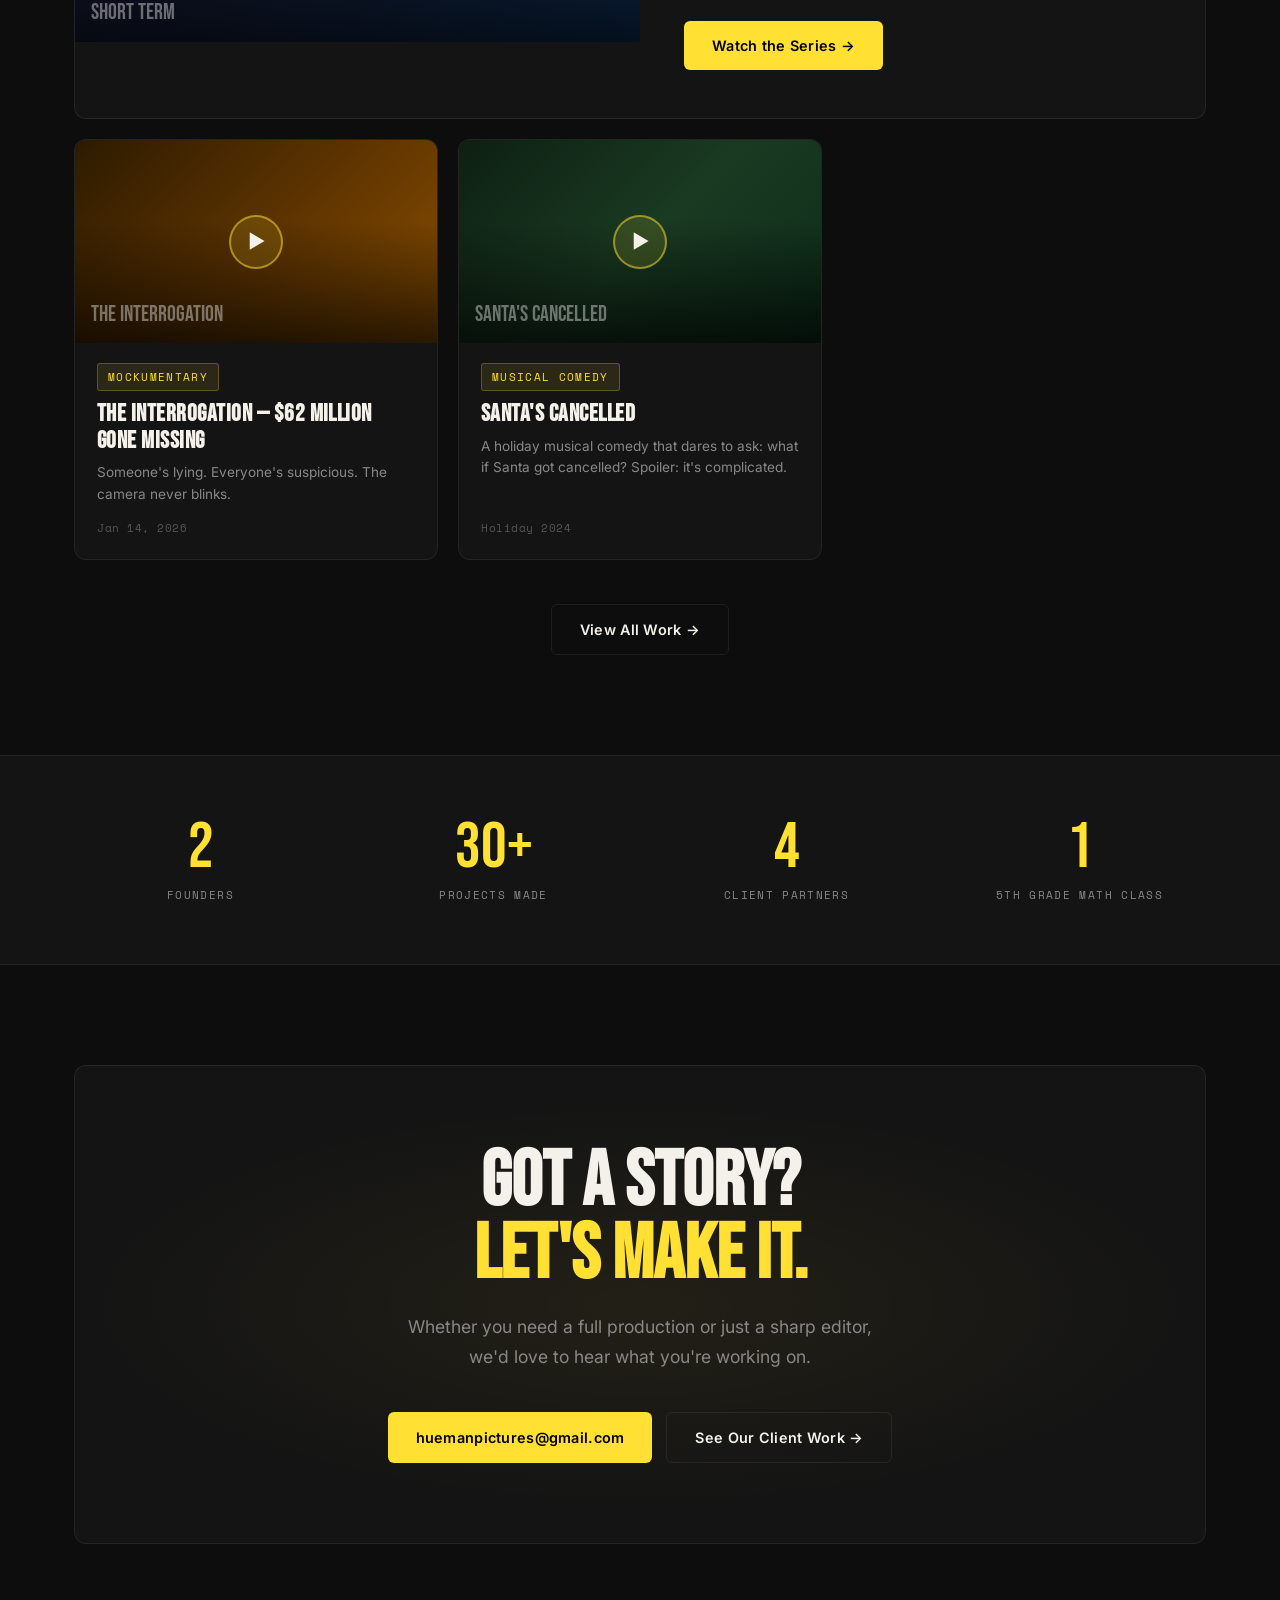
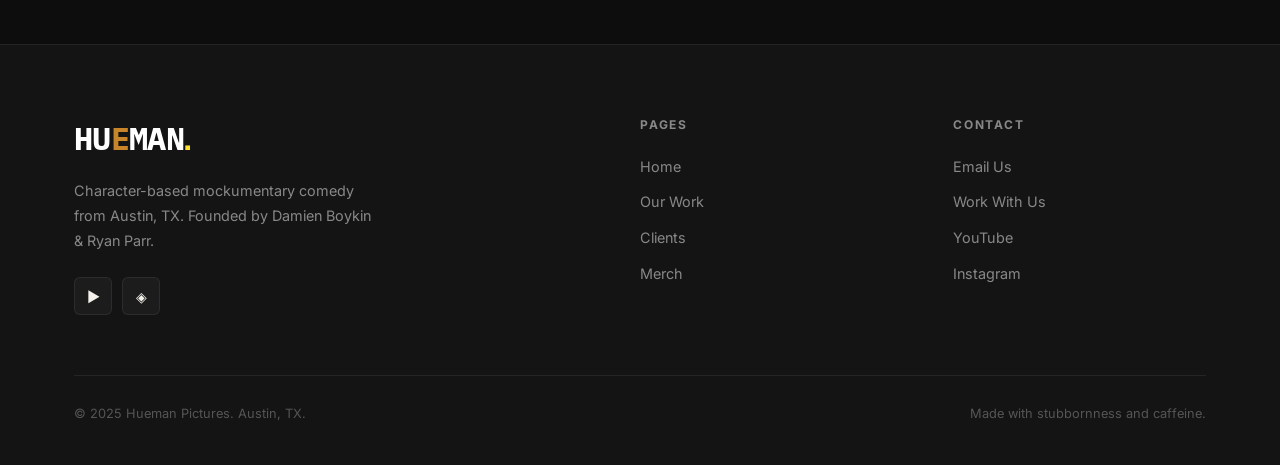
==== commit dec0c36e: "update logo wordmark" ====
--- a/index.html
+++ b/index.html
@@ -16,7 +16,7 @@
   <!-- ── Navigation ───────────────────────────────── -->
   <nav class="nav">
     <div class="nav-inner">
-      <a href="index.html" class="nav-logo">HUEMAN<span>.</span></a>
+      <a href="index.html" class="nav-logo"><span class="hueman-logo inverted"><span class="logo-black">HU</span><span class="logo-e">E</span><span class="logo-black">MAN</span></span><span>.</span></a>
       <ul class="nav-links">
         <li><a href="index.html" class="active">Home</a></li>
         <li><a href="our-work.html">Our Work</a></li>
@@ -291,7 +291,7 @@
     <div class="container">
       <div class="footer-inner">
         <div class="footer-brand">
-          <h3>HUEMAN<span>.</span></h3>
+          <h3><span class="hueman-logo inverted"><span class="logo-black">HU</span><span class="logo-e">E</span><span class="logo-black">MAN</span></span><span>.</span></h3>
           <p>Character-based mockumentary comedy from Austin, TX. Founded by Damien Boykin &amp; Ryan Parr.</p>
           <div class="footer-socials">
             <a href="https://www.youtube.com/@HuemanPictures" class="social-link" aria-label="YouTube" target="_blank" rel="noopener">
--- a/css/styles.css
+++ b/css/styles.css
@@ -1,4 +1,18 @@
-@import url('https://fonts.googleapis.com/css2?family=Bebas+Neue&family=Inter:wght@400;500;600;700&family=Space+Mono:ital,wght@0,400;0,700;1,400&display=swap');
+@import url('https://fonts.googleapis.com/css2?family=Bebas+Neue&family=IBM+Plex+Mono:wght@700&family=Inter:wght@400;500;600;700&family=Space+Mono:ital,wght@0,400;0,700;1,400&display=swap');
+
+/* ── Hueman Logotype ───────────────────────────────── */
+.hueman-logo {
+  font-family: 'IBM Plex Mono', monospace;
+  font-weight: 700;
+  letter-spacing: -0.02em;
+  line-height: 1;
+  display: inline-flex;
+  align-items: baseline;
+}
+.logo-black { color: #111111; }
+.logo-e     { color: #C8852A; }
+.hueman-logo.inverted .logo-black { color: #ffffff; }
+.hueman-logo.inverted .logo-e     { color: #C8852A; }
 
 /* ── Design Tokens ─────────────────────────────────── */
 :root {
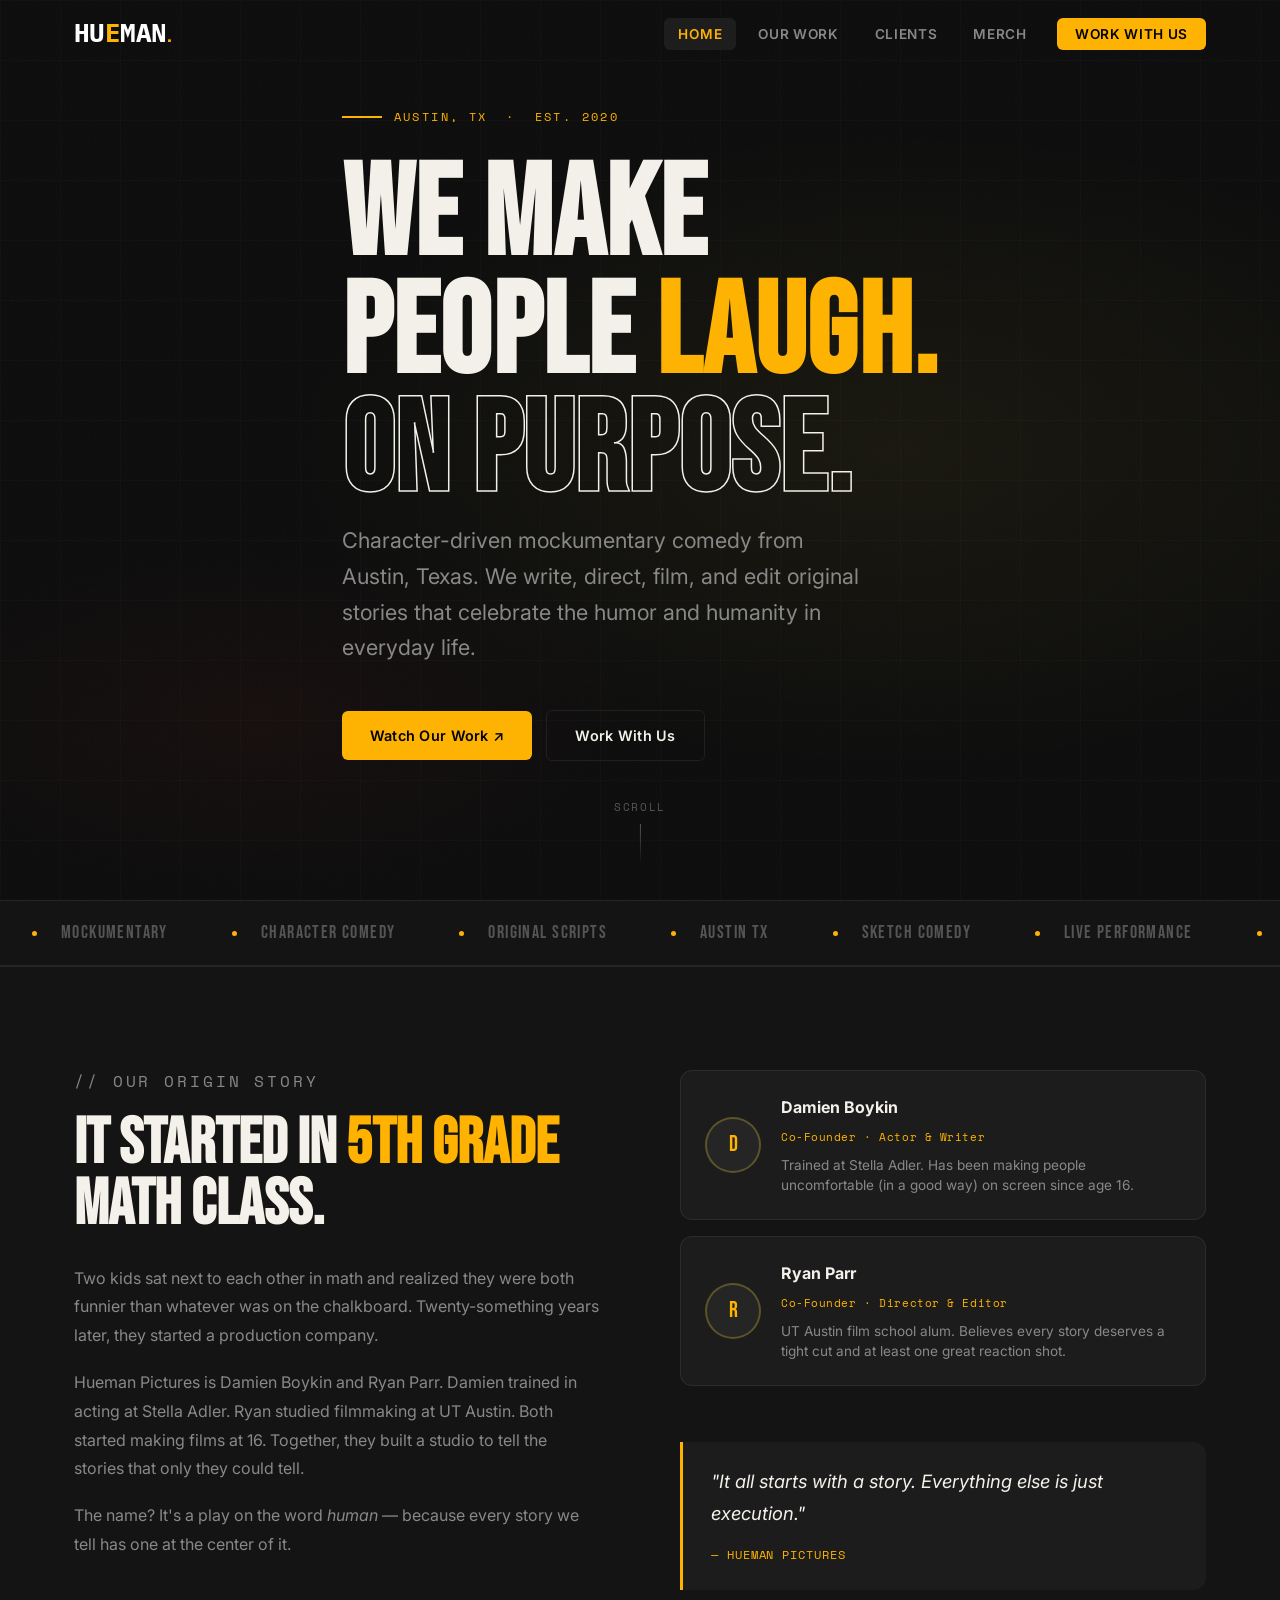
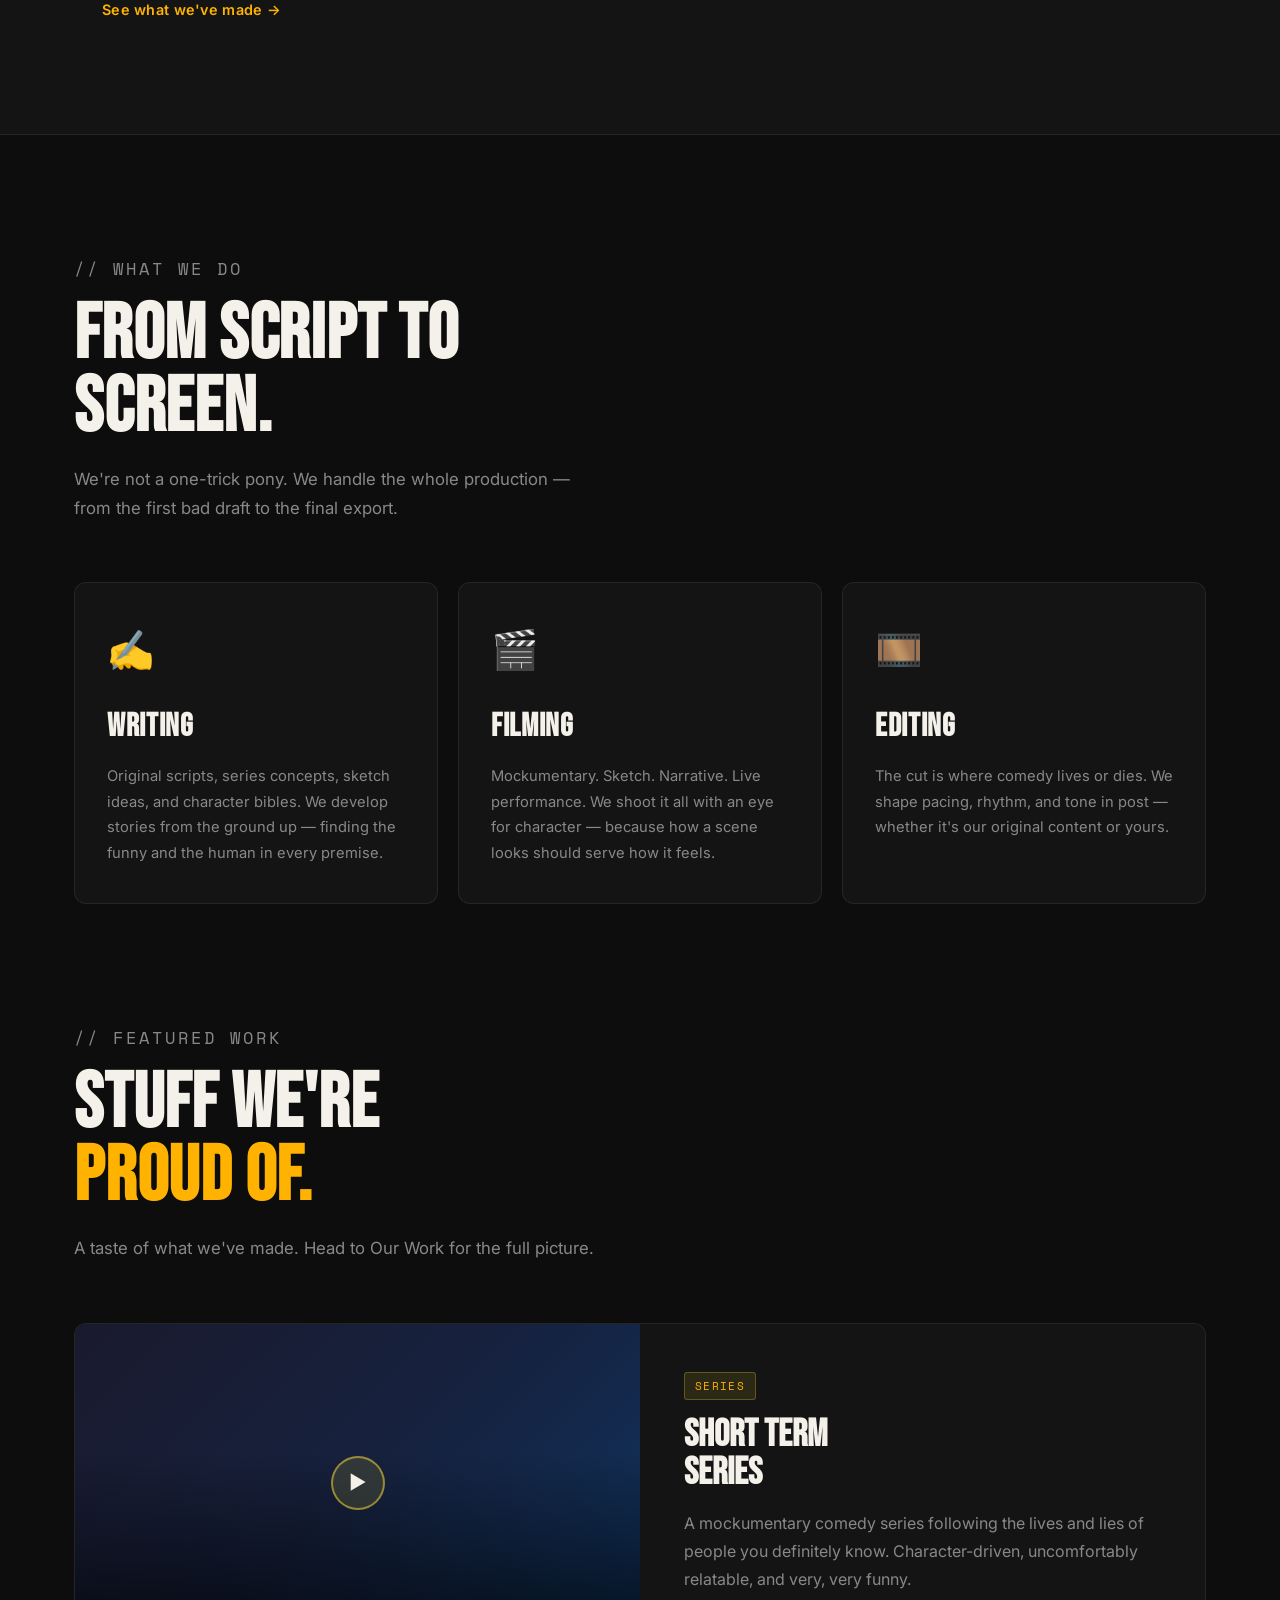
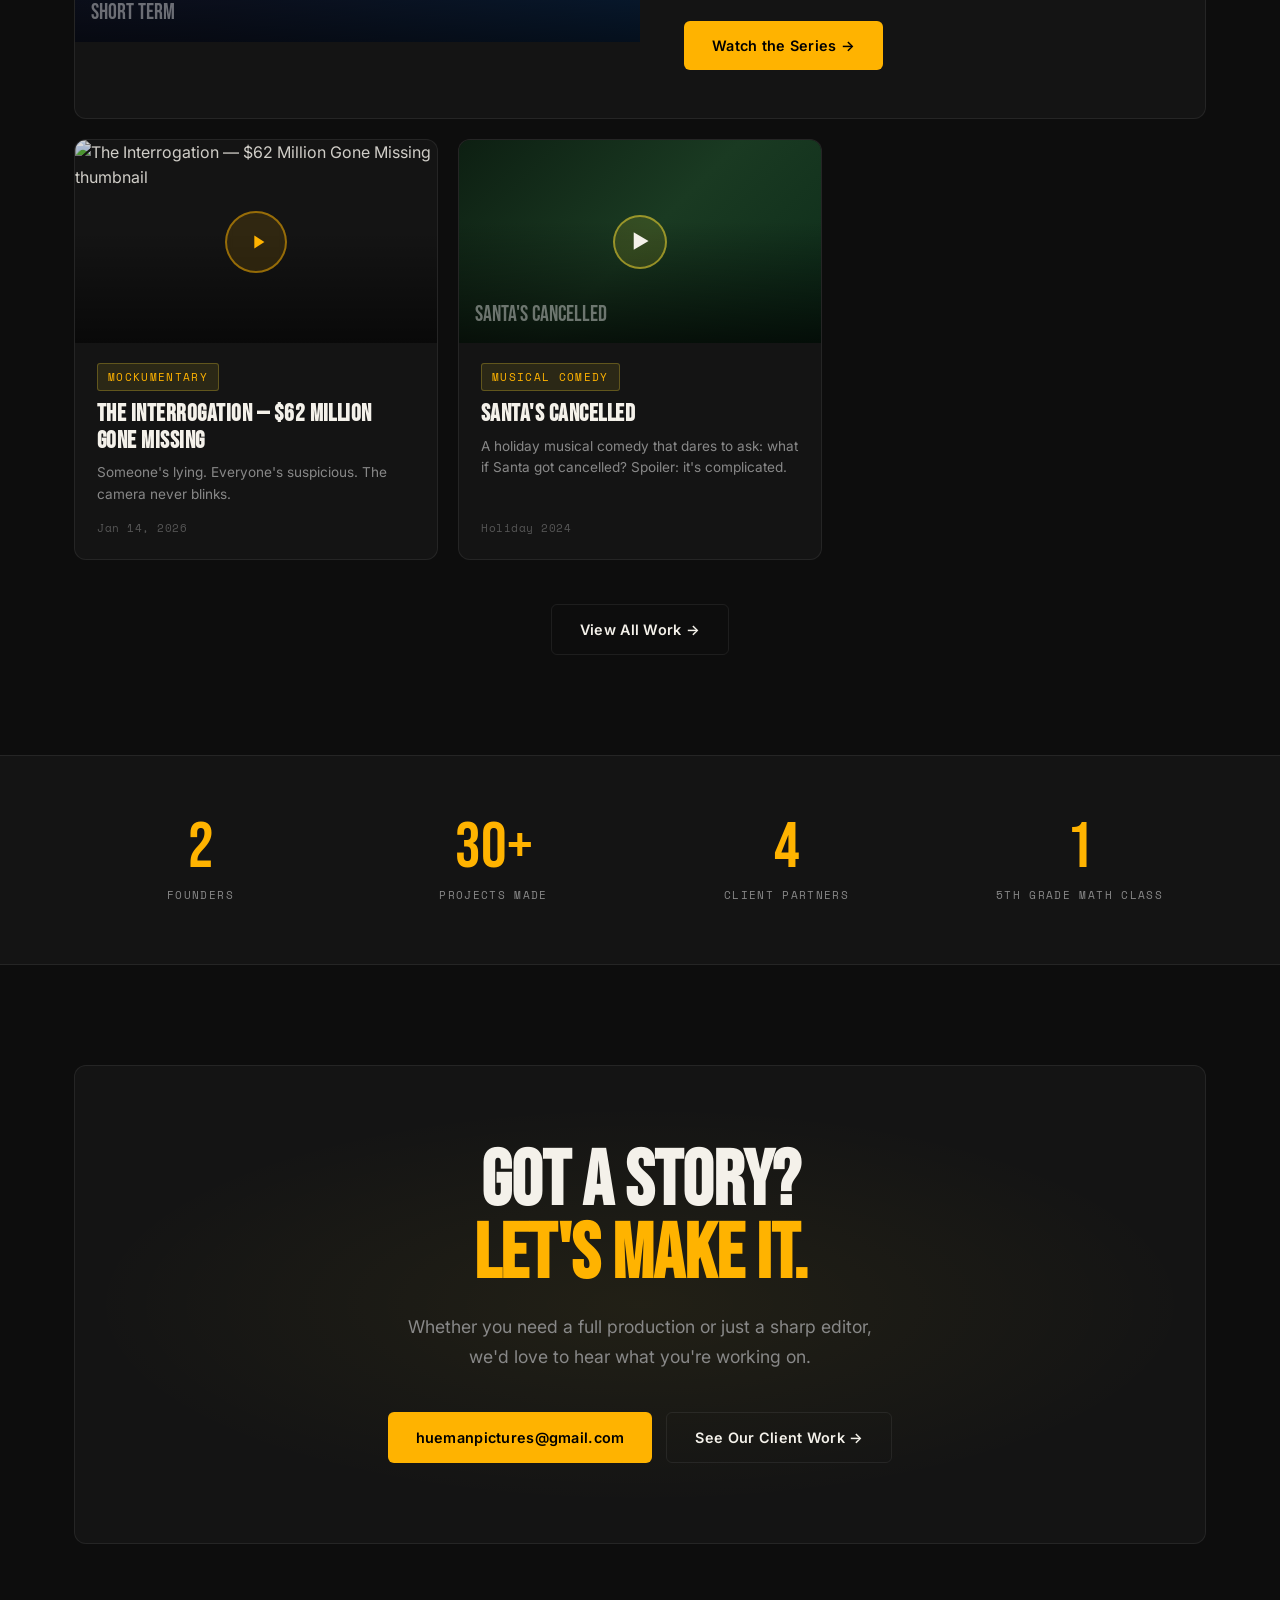
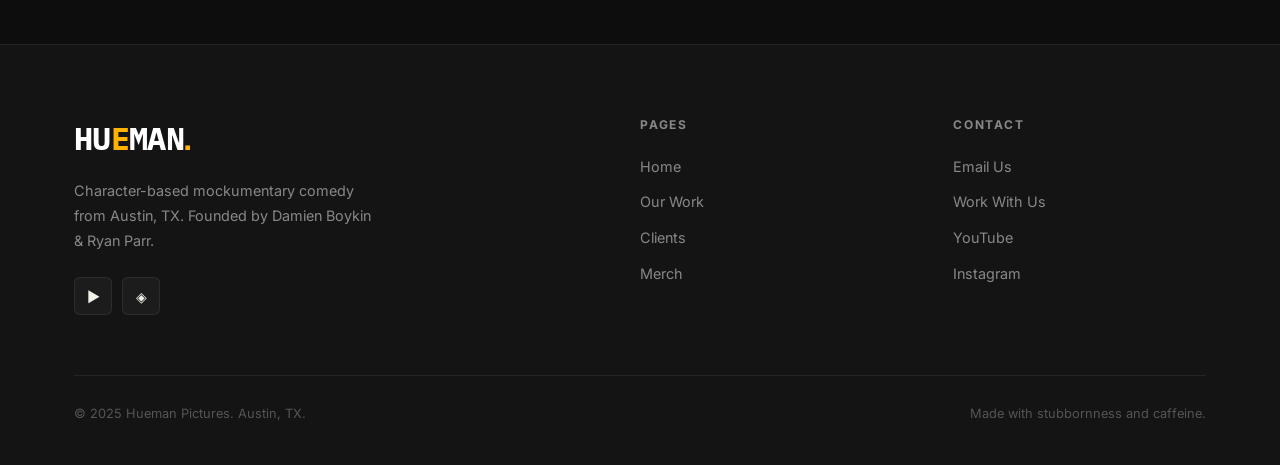
==== commit 55e913ae: "Wire Interrogation video into placeholder cards + fix a2FzsLzp-Mo thumbnail - Replace gradient place" ====
--- a/index.html
+++ b/index.html
@@ -206,12 +206,14 @@
 
         <!-- Card 2 -->
         <div class="work-card fade-up fade-up-delay-1">
-          <div class="work-thumb">
-            <div class="work-thumb-bg grad-2">
-              <div class="play-btn"><span>▶</span></div>
-            </div>
-            <div class="work-thumb-overlay"></div>
-            <div class="thumb-text">THE INTERROGATION</div>
+          <div class="work-thumb yt-thumb" data-vid="a2FzsLzp-Mo">
+            <img src="https://img.youtube.com/vi/a2FzsLzp-Mo/hqdefault.jpg"
+                 alt="The Interrogation — $62 Million Gone Missing thumbnail" loading="lazy">
+            <div class="video-play-overlay">
+              <div class="video-play-btn">
+                <svg viewBox="0 0 24 24"><path d="M8 5v14l11-7z"/></svg>
+              </div>
+            </div>
           </div>
           <div class="work-meta">
             <span class="tag">Mockumentary</span>
@@ -328,6 +330,19 @@
     </div>
   </footer>
 
+  <!-- Lightbox -->
+  <div class="lightbox" id="lightbox" role="dialog" aria-modal="true" aria-label="Video player">
+    <div class="lightbox-inner">
+      <button class="lightbox-close" id="lightbox-close" aria-label="Close video">✕</button>
+      <div class="lightbox-video">
+        <iframe id="lightbox-iframe"
+                allow="autoplay; fullscreen; picture-in-picture"
+                allowfullscreen
+                title="Hueman Pictures video player"></iframe>
+      </div>
+    </div>
+  </div>
+
   <script src="js/main.js"></script>
 </body>
 </html>
--- a/css/styles.css
+++ b/css/styles.css
@@ -10,9 +10,9 @@
   align-items: baseline;
 }
 .logo-black { color: #111111; }
-.logo-e     { color: #C8852A; }
+.logo-e     { color: #FFB300; }
 .hueman-logo.inverted .logo-black { color: #ffffff; }
-.hueman-logo.inverted .logo-e     { color: #C8852A; }
+.hueman-logo.inverted .logo-e     { color: #FFB300; }
 
 /* ── Design Tokens ─────────────────────────────────── */
 :root {
@@ -20,7 +20,7 @@
   --bg-1:         #141414;
   --bg-2:         #1c1c1c;
   --bg-3:         #252525;
-  --accent:       #FFE033;
+  --accent:       #FFB300;
   --accent-red:   #FF3D2E;
   --text:         #F4F1EA;
   --text-muted:   #888;
@@ -1075,6 +1075,169 @@
   section { padding: 60px 0; }
 }
 
+/* ── Video Showcase ────────────────────────────────── */
+.video-grid {
+  display: grid;
+  grid-template-columns: repeat(3, 1fr);
+  gap: 16px;
+}
+.video-thumb-card {
+  position: relative;
+  aspect-ratio: 16/9;
+  overflow: hidden;
+  border-radius: var(--radius-lg);
+  cursor: pointer;
+  background: var(--bg-2);
+  border: 1px solid var(--border);
+  padding: 0;
+  display: block;
+  width: 100%;
+  transition: border-color 0.25s var(--ease), transform 0.25s var(--ease);
+}
+.video-thumb-card:hover {
+  border-color: rgba(255,179,0,0.45);
+  transform: translateY(-3px);
+}
+.video-thumb-card img {
+  width: 100%;
+  height: 100%;
+  object-fit: cover;
+  display: block;
+  transition: transform 0.4s var(--ease), filter 0.3s;
+  filter: brightness(0.82);
+}
+.video-thumb-card:hover img {
+  transform: scale(1.05);
+  filter: brightness(0.55);
+}
+.video-play-overlay {
+  position: absolute;
+  inset: 0;
+  display: flex;
+  align-items: center;
+  justify-content: center;
+  background: linear-gradient(to top, rgba(0,0,0,0.55) 0%, transparent 55%);
+}
+.video-play-btn {
+  width: 62px;
+  height: 62px;
+  border-radius: 50%;
+  background: rgba(255,179,0,0.12);
+  border: 2px solid rgba(255,179,0,0.5);
+  display: flex;
+  align-items: center;
+  justify-content: center;
+  transition: all 0.25s var(--ease);
+  backdrop-filter: blur(4px);
+}
+.video-thumb-card:hover .video-play-btn {
+  background: #FFB300;
+  border-color: #FFB300;
+  transform: scale(1.12);
+  box-shadow: 0 0 32px rgba(255,179,0,0.45);
+}
+.video-play-btn svg {
+  width: 22px;
+  height: 22px;
+  fill: #FFB300;
+  margin-left: 3px;
+  transition: fill 0.25s;
+}
+.video-thumb-card:hover .video-play-btn svg { fill: #000; }
+
+/* ── Work card with real YT thumbnail ─────────────── */
+.work-thumb.yt-thumb { cursor: pointer; }
+.work-thumb.yt-thumb img {
+  position: absolute;
+  inset: 0;
+  width: 100%;
+  height: 100%;
+  object-fit: cover;
+  filter: brightness(0.85);
+  transition: transform 0.4s var(--ease), filter 0.3s;
+}
+.work-thumb.yt-thumb:hover img {
+  transform: scale(1.04);
+  filter: brightness(0.55);
+}
+.work-thumb.yt-thumb:hover .video-play-btn {
+  background: #FFB300;
+  border-color: #FFB300;
+  transform: scale(1.12);
+  box-shadow: 0 0 32px rgba(255,179,0,0.45);
+}
+.work-thumb.yt-thumb:hover .video-play-btn svg { fill: #000; }
+
+/* ── Lightbox ──────────────────────────────────────── */
+.lightbox {
+  position: fixed;
+  inset: 0;
+  background: rgba(0,0,0,0.92);
+  z-index: 10001;
+  display: flex;
+  align-items: center;
+  justify-content: center;
+  opacity: 0;
+  pointer-events: none;
+  transition: opacity 0.3s var(--ease);
+  backdrop-filter: blur(10px);
+}
+.lightbox.open {
+  opacity: 1;
+  pointer-events: auto;
+}
+.lightbox-inner {
+  position: relative;
+  width: 90%;
+  max-width: 980px;
+  transform: scale(0.94);
+  transition: transform 0.3s var(--ease);
+}
+.lightbox.open .lightbox-inner { transform: scale(1); }
+.lightbox-video {
+  position: relative;
+  aspect-ratio: 16/9;
+  background: #000;
+  border-radius: var(--radius-lg);
+  overflow: hidden;
+  box-shadow: 0 40px 100px rgba(0,0,0,0.7);
+}
+.lightbox-video iframe {
+  position: absolute;
+  inset: 0;
+  width: 100%;
+  height: 100%;
+  border: none;
+}
+.lightbox-close {
+  position: absolute;
+  top: -48px;
+  right: 0;
+  width: 38px;
+  height: 38px;
+  display: flex;
+  align-items: center;
+  justify-content: center;
+  color: var(--text-muted);
+  font-size: 1.4rem;
+  line-height: 1;
+  transition: color 0.2s;
+  cursor: pointer;
+  background: none;
+  border: none;
+  padding: 0;
+}
+.lightbox-close:hover { color: #FFB300; }
+
+@media (max-width: 900px) {
+  .video-grid { grid-template-columns: repeat(2, 1fr); }
+}
+@media (max-width: 500px) {
+  .video-grid { grid-template-columns: 1fr; }
+  .lightbox-inner { width: 95%; }
+  .lightbox-close { top: -40px; }
+}
+
 /* ── Animations ────────────────────────────────────── */
 .fade-up {
   opacity: 0;
